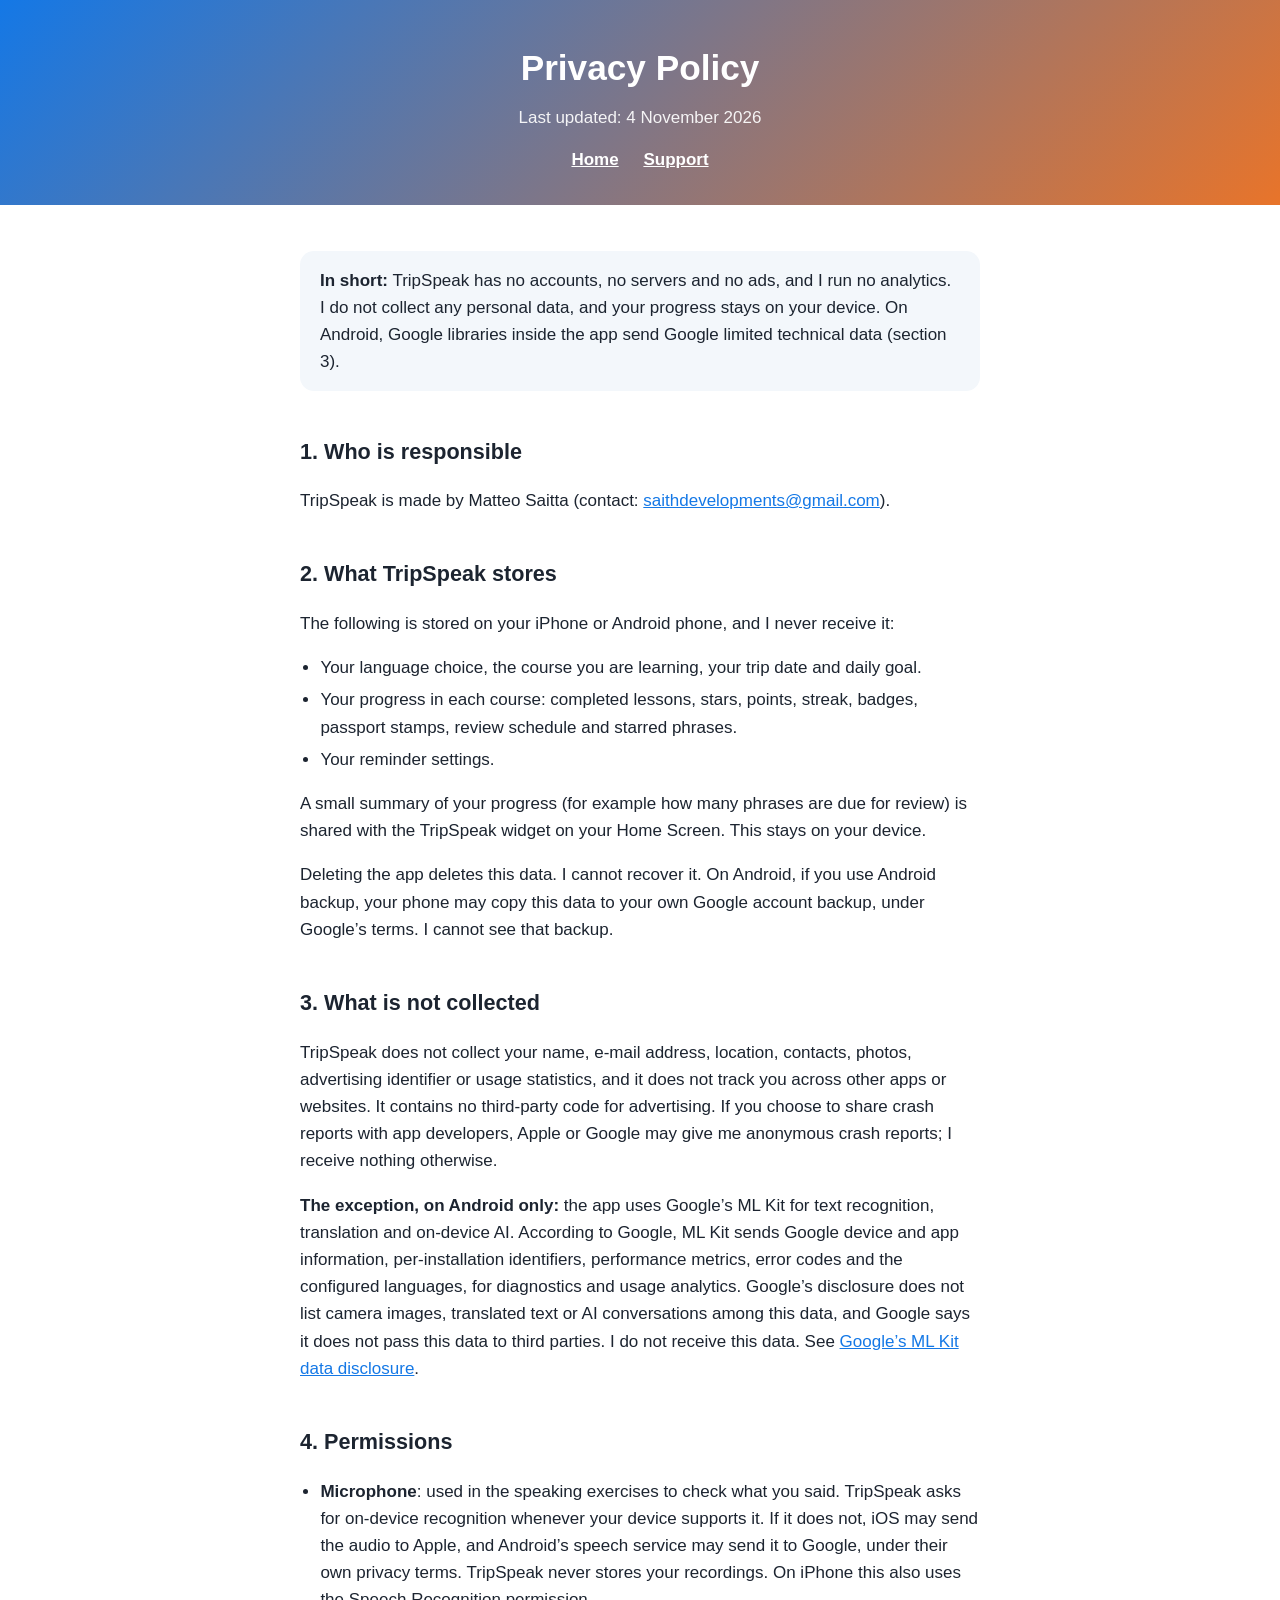
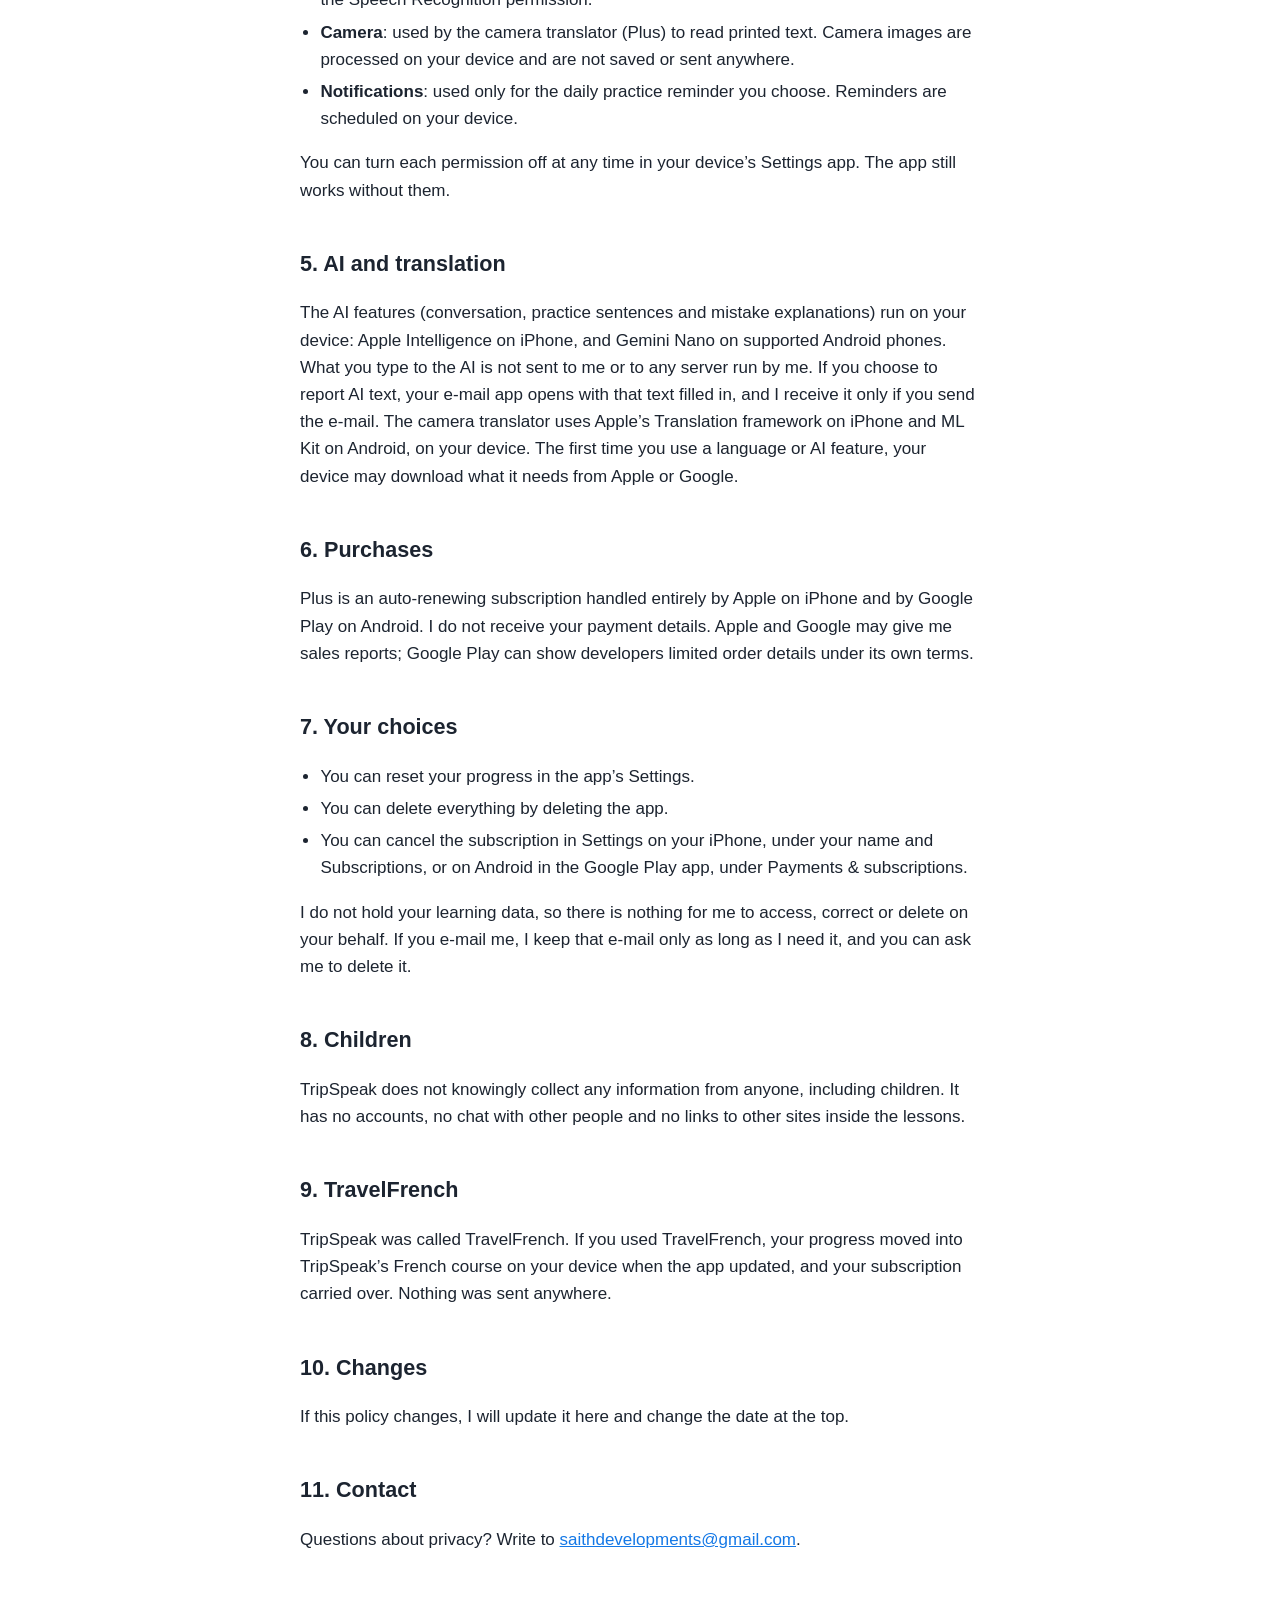
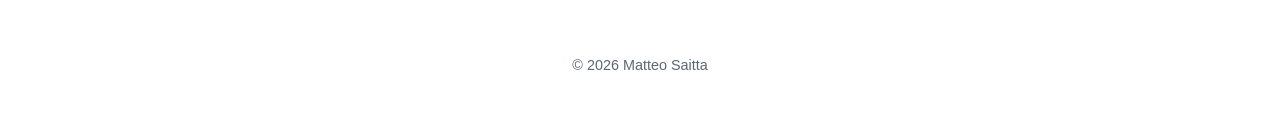
==== privacy.html @ 791d49d3 "TripSpeak site: home, privacy policy and support Co-Authored-By: Claude Opus 5.5 <noreply@anthropic." ====
<!DOCTYPE html>
<html lang="en">
<head>
    <meta charset="utf-8">
    <meta name="viewport" content="width=device-width, initial-scale=1">
    <title>TripSpeak Privacy Policy</title>
    <link rel="stylesheet" href="style.css">
</head>
<body>
    <header>
        <h1>Privacy Policy</h1>
        <p>Last updated: 4 November 2026</p>
        <nav>
            <a href="index.html">Home</a>
            <a href="support.html">Support</a>
        </nav>
    </header>
    <main>
        <div class="card">
            <strong>In short:</strong> TripSpeak has no accounts, no servers and no ads, and I run no analytics. I do not collect any personal data, and your progress stays on your device. On Android, Google libraries inside the app send Google limited technical data (section 3).
        </div>

        <h2>1. Who is responsible</h2>
        <p>TripSpeak is made by Matteo Saitta (contact: <a href="mailto:saithdevelopments@gmail.com">saithdevelopments@gmail.com</a>).</p>

        <h2>2. What TripSpeak stores</h2>
        <p>The following is stored on your iPhone or Android phone, and I never receive it:</p>
        <ul>
            <li>Your language choice, the course you are learning, your trip date and daily goal.</li>
            <li>Your progress in each course: completed lessons, stars, points, streak, badges, passport stamps, review schedule and starred phrases.</li>
            <li>Your reminder settings.</li>
        </ul>
        <p>A small summary of your progress (for example how many phrases are due for review) is shared with the TripSpeak widget on your Home Screen. This stays on your device.</p>
        <p>Deleting the app deletes this data. I cannot recover it. On Android, if you use Android backup, your phone may copy this data to your own Google account backup, under Google&rsquo;s terms. I cannot see that backup.</p>

        <h2>3. What is not collected</h2>
        <p>TripSpeak does not collect your name, e-mail address, location, contacts, photos, advertising identifier or usage statistics, and it does not track you across other apps or websites. It contains no third-party code for advertising. If you choose to share crash reports with app developers, Apple or Google may give me anonymous crash reports; I receive nothing otherwise.</p>
        <p><strong>The exception, on Android only:</strong> the app uses Google&rsquo;s ML Kit for text recognition, translation and on-device AI. According to Google, ML Kit sends Google device and app information, per-installation identifiers, performance metrics, error codes and the configured languages, for diagnostics and usage analytics. Google&rsquo;s disclosure does not list camera images, translated text or AI conversations among this data, and Google says it does not pass this data to third parties. I do not receive this data. See <a href="https://developers.google.com/ml-kit/android-data-disclosure">Google&rsquo;s ML Kit data disclosure</a>.</p>

        <h2>4. Permissions</h2>
        <ul>
            <li><strong>Microphone</strong>: used in the speaking exercises to check what you said. TripSpeak asks for on-device recognition whenever your device supports it. If it does not, iOS may send the audio to Apple, and Android&rsquo;s speech service may send it to Google, under their own privacy terms. TripSpeak never stores your recordings. On iPhone this also uses the Speech Recognition permission.</li>
            <li><strong>Camera</strong>: used by the camera translator (Plus) to read printed text. Camera images are processed on your device and are not saved or sent anywhere.</li>
            <li><strong>Notifications</strong>: used only for the daily practice reminder you choose. Reminders are scheduled on your device.</li>
        </ul>
        <p>You can turn each permission off at any time in your device&rsquo;s Settings app. The app still works without them.</p>

        <h2>5. AI and translation</h2>
        <p>The AI features (conversation, practice sentences and mistake explanations) run on your device: Apple Intelligence on iPhone, and Gemini Nano on supported Android phones. What you type to the AI is not sent to me or to any server run by me. If you choose to report AI text, your e-mail app opens with that text filled in, and I receive it only if you send the e-mail. The camera translator uses Apple&rsquo;s Translation framework on iPhone and ML Kit on Android, on your device. The first time you use a language or AI feature, your device may download what it needs from Apple or Google.</p>

        <h2>6. Purchases</h2>
        <p>Plus is an auto-renewing subscription handled entirely by Apple on iPhone and by Google Play on Android. I do not receive your payment details. Apple and Google may give me sales reports; Google Play can show developers limited order details under its own terms.</p>

        <h2>7. Your choices</h2>
        <ul>
            <li>You can reset your progress in the app&rsquo;s Settings.</li>
            <li>You can delete everything by deleting the app.</li>
            <li>You can cancel the subscription in Settings on your iPhone, under your name and Subscriptions, or on Android in the Google Play app, under Payments &amp; subscriptions.</li>
        </ul>
        <p>I do not hold your learning data, so there is nothing for me to access, correct or delete on your behalf. If you e-mail me, I keep that e-mail only as long as I need it, and you can ask me to delete it.</p>

        <h2>8. Children</h2>
        <p>TripSpeak does not knowingly collect any information from anyone, including children. It has no accounts, no chat with other people and no links to other sites inside the lessons.</p>

        <h2>9. TravelFrench</h2>
        <p>TripSpeak was called TravelFrench. If you used TravelFrench, your progress moved into TripSpeak&rsquo;s French course on your device when the app updated, and your subscription carried over. Nothing was sent anywhere.</p>

        <h2>10. Changes</h2>
        <p>If this policy changes, I will update it here and change the date at the top.</p>

        <h2>11. Contact</h2>
        <p>Questions about privacy? Write to <a href="mailto:saithdevelopments@gmail.com">saithdevelopments@gmail.com</a>.</p>
    </main>
    <footer>&copy; 2026 Matteo Saitta</footer>
</body>
</html>
---- style.css ----
:root {
    --blue: #1478e6;
    --green: #e8742a;
    --text: #1c2430;
    --muted: #5b6676;
    --bg: #ffffff;
    --card: #f3f7fb;
}

@media (prefers-color-scheme: dark) {
    :root {
        --text: #e8edf3;
        --muted: #9aa6b6;
        --bg: #0f151c;
        --card: #18212b;
    }
}

* { box-sizing: border-box; }

body {
    margin: 0;
    font: 17px/1.6 -apple-system, BlinkMacSystemFont, "Segoe UI", Roboto, Helvetica, Arial, sans-serif;
    color: var(--text);
    background: var(--bg);
}

header {
    background: linear-gradient(135deg, var(--blue), var(--green));
    color: #fff;
    padding: 40px 20px 32px;
    text-align: center;
}

header h1 { margin: 0; font-size: 2.2rem; }
header p { margin: 8px 0 0; opacity: 0.92; }

main { max-width: 720px; margin: 0 auto; padding: 28px 20px 60px; }

h2 { margin-top: 2em; font-size: 1.35rem; }
h3 { margin-top: 1.6em; font-size: 1.05rem; }

a { color: var(--blue); }

nav { margin-top: 14px; }
nav a { color: #fff; margin: 0 10px; font-weight: 600; }

.card { background: var(--card); border-radius: 14px; padding: 16px 20px; margin: 18px 0; }

ul { padding-left: 1.2em; }
li { margin: 0.3em 0; }

footer { text-align: center; color: var(--muted); font-size: 0.9rem; padding: 24px 20px 40px; }
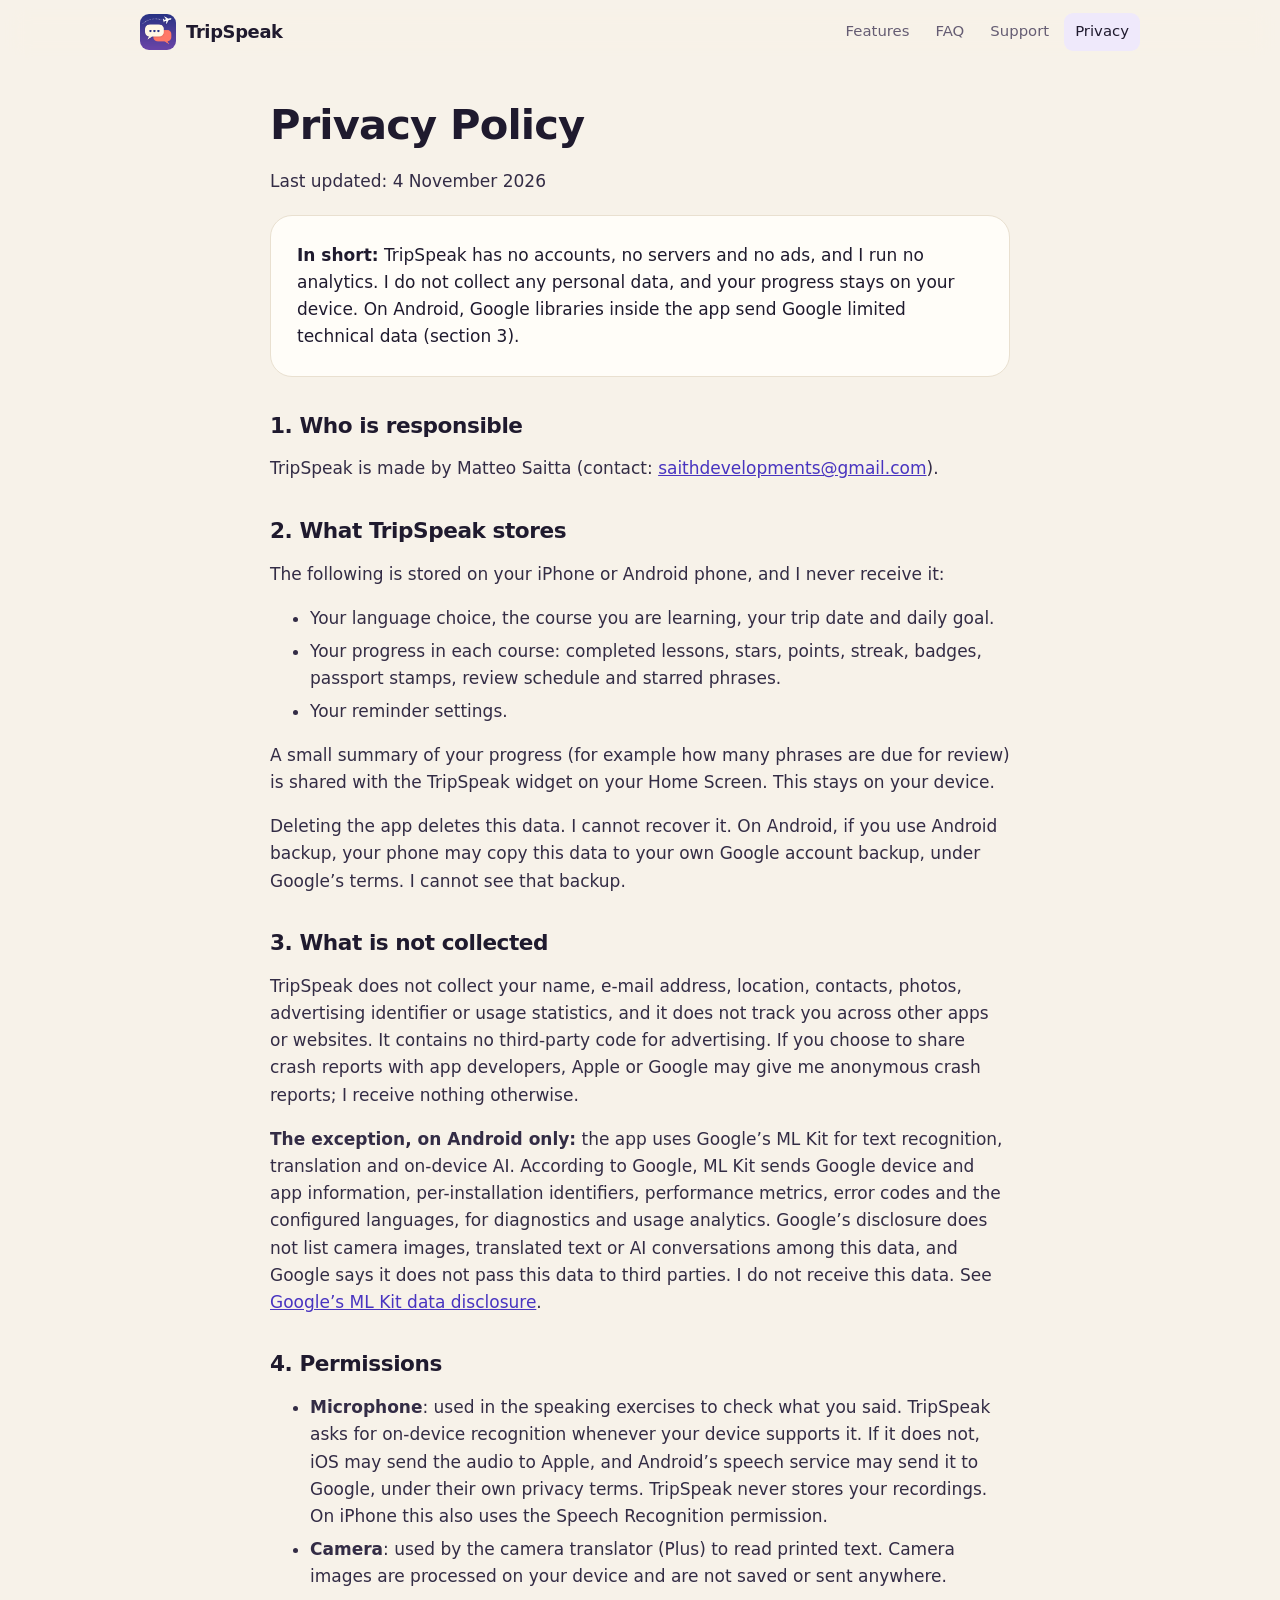
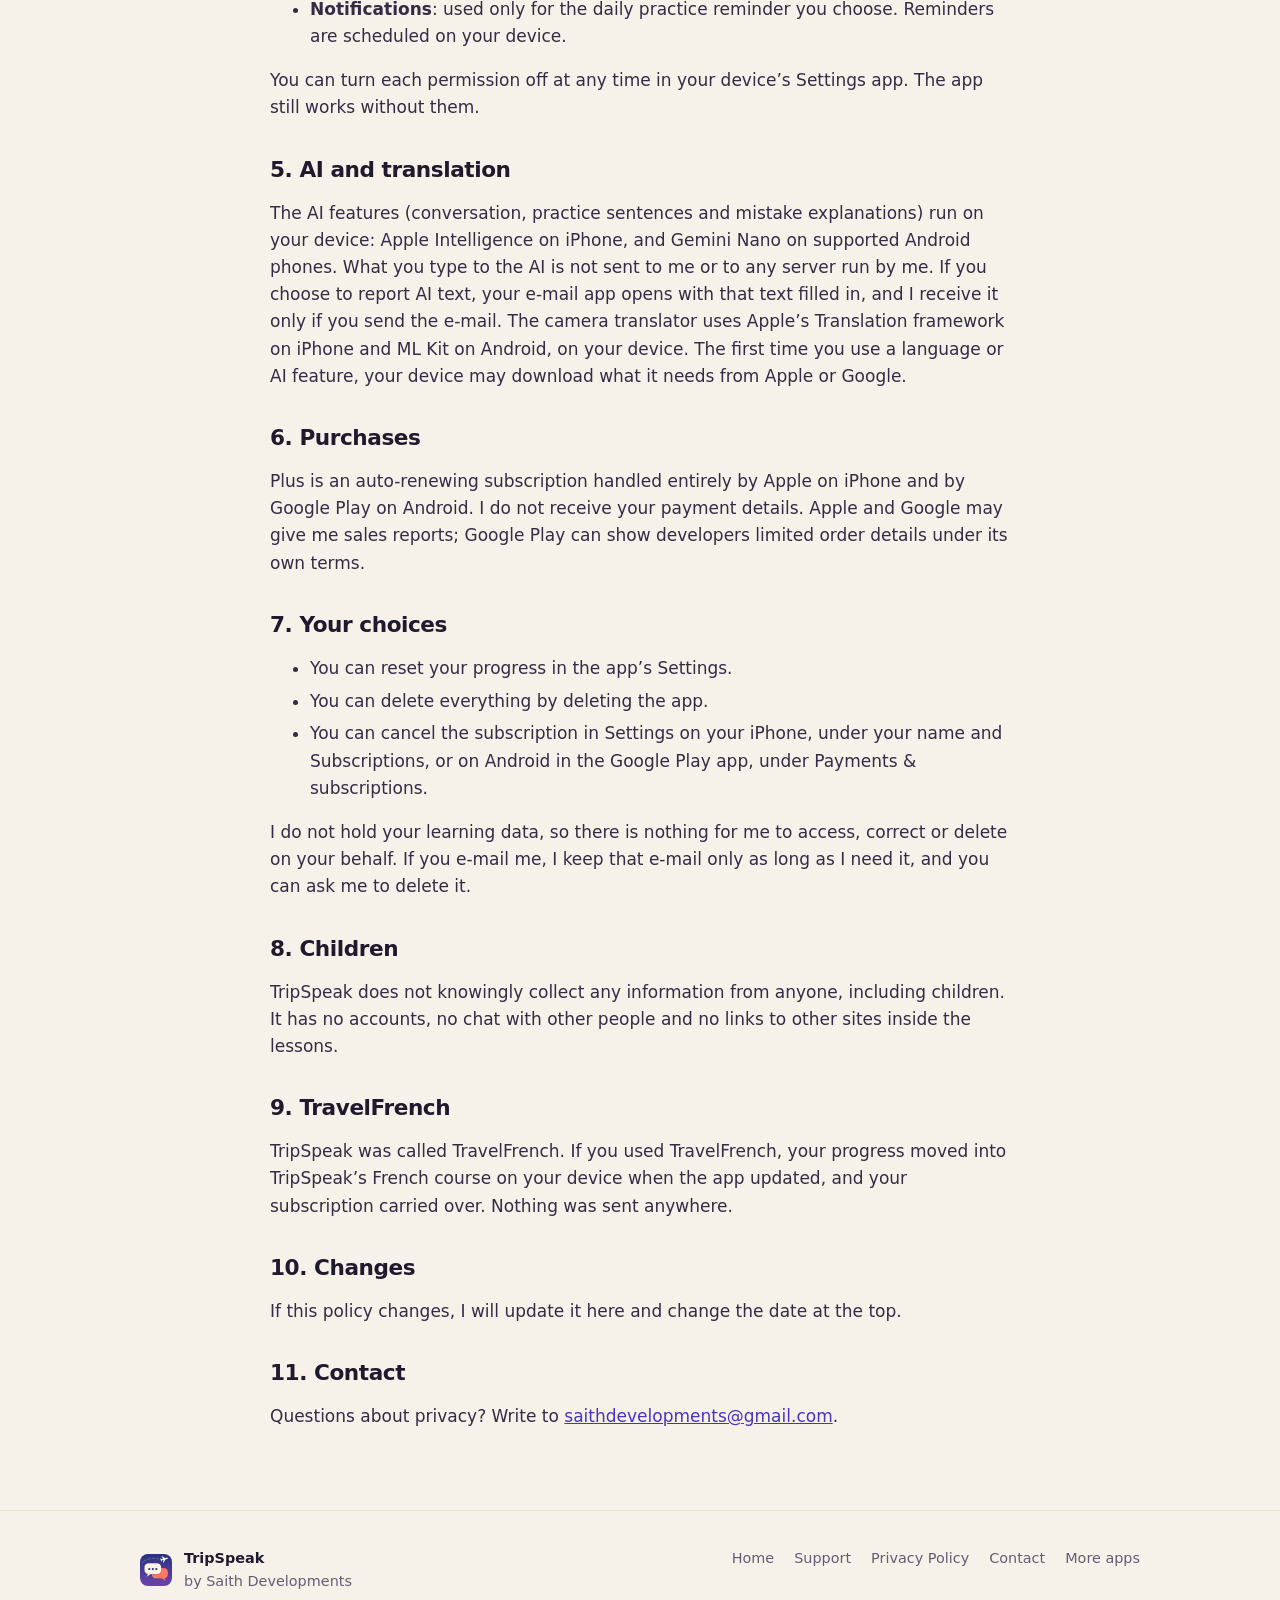
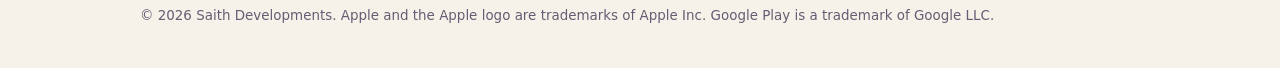
==== commit 5e970d8d: "Redesign the site in the Sitspark style: hero with screenshots, features, FAQ and support Co-Authore" ====
--- a/privacy.html
+++ b/privacy.html
@@ -1,28 +1,167 @@
-<!DOCTYPE html>
-<html lang="en">
-<head>
-    <meta charset="utf-8">
-    <meta name="viewport" content="width=device-width, initial-scale=1">
-    <title>TripSpeak Privacy Policy</title>
-    <link rel="stylesheet" href="style.css">
-</head>
-<body>
-    <header>
-        <h1>Privacy Policy</h1>
+<!doctype html>
+<html lang="en"><head><meta charset="utf-8"><meta name="viewport" content="width=device-width,initial-scale=1">
+<title>Privacy Policy · TripSpeak</title><meta name="description" content="Privacy Policy for TripSpeak by Saith Developments.">
+<link rel="canonical" href="https://saith96.github.io/tripspeak-site/privacy.html"><link rel="icon" href="assets/favicon.png"><link rel="apple-touch-icon" href="assets/apple-touch-icon.png">
+<meta name="theme-color" content="#f7f2e9"><meta name="color-scheme" content="light dark">
+<meta property="og:title" content="Privacy Policy · TripSpeak"><meta property="og:description" content="Privacy Policy for TripSpeak by Saith Developments."><meta property="og:image" content="https://saith96.github.io/tripspeak-site/assets/og.jpg"><meta property="og:url" content="https://saith96.github.io/tripspeak-site/privacy.html"><meta property="og:type" content="website"><meta name="twitter:card" content="summary_large_image">
+<meta name="apple-itunes-app" content="app-id=6828880209">
+<style>:root{--font:ui-rounded,"SF Pro Rounded",-apple-system,BlinkMacSystemFont,"Segoe UI",system-ui,sans-serif;--display:ui-rounded,"SF Pro Rounded",-apple-system,BlinkMacSystemFont,"Segoe UI",system-ui,sans-serif;--track:-0.02em;--on-brand:#fff;--btn:#0b0d12;--btn-ink:#fff;--hero-chip:rgba(255,255,255,.18);--bg:#f7f2e9;--card:#fffdf8;--ink:#1f1a2e;--ink2:#332c45;--muted:#655d73;--line:#e9e0d0;--soft:#efe9fb;--brand:#4b37c4;--link:#4834c0;--hero:linear-gradient(150deg,#33268a 0%,#4b34a8 50%,#7a45b8 100%);--hero-ink:#ffffff;--hero-muted:rgba(255,255,255,.88);--hero-glow:radial-gradient(50% 55% at 92% 8%,rgba(255,128,104,.45),transparent 70%)}
+@media(prefers-color-scheme:dark){:root:not([data-theme=light]){--font:ui-rounded,"SF Pro Rounded",-apple-system,BlinkMacSystemFont,"Segoe UI",system-ui,sans-serif;--display:ui-rounded,"SF Pro Rounded",-apple-system,BlinkMacSystemFont,"Segoe UI",system-ui,sans-serif;--track:-0.02em;--on-brand:#fff;--btn:#000;--btn-ink:#fff;--hero-chip:rgba(255,255,255,.18);--bg:#15121c;--card:#1e1a28;--ink:#f1edf8;--ink2:#d9d3e6;--muted:#a69fb6;--line:#2d283a;--soft:#262040;--brand:#4b37c4;--link:#a796ff;--hero:linear-gradient(150deg,#33268a 0%,#4b34a8 50%,#7a45b8 100%);--hero-ink:#ffffff;--hero-muted:rgba(255,255,255,.88);--hero-glow:radial-gradient(50% 55% at 92% 8%,rgba(255,128,104,.45),transparent 70%)}}
+:root[data-theme=dark]{--font:ui-rounded,"SF Pro Rounded",-apple-system,BlinkMacSystemFont,"Segoe UI",system-ui,sans-serif;--display:ui-rounded,"SF Pro Rounded",-apple-system,BlinkMacSystemFont,"Segoe UI",system-ui,sans-serif;--track:-0.02em;--on-brand:#fff;--btn:#000;--btn-ink:#fff;--hero-chip:rgba(255,255,255,.18);--bg:#15121c;--card:#1e1a28;--ink:#f1edf8;--ink2:#d9d3e6;--muted:#a69fb6;--line:#2d283a;--soft:#262040;--brand:#4b37c4;--link:#a796ff;--hero:linear-gradient(150deg,#33268a 0%,#4b34a8 50%,#7a45b8 100%);--hero-ink:#ffffff;--hero-muted:rgba(255,255,255,.88);--hero-glow:radial-gradient(50% 55% at 92% 8%,rgba(255,128,104,.45),transparent 70%)}
+*{box-sizing:border-box}html{-webkit-text-size-adjust:100%;scroll-behavior:smooth;scroll-padding-top:84px}
+body{margin:0;font:17px/1.6 var(--font);color:var(--ink);background:var(--bg);-webkit-font-smoothing:antialiased}
+img{max-width:100%}
+a{color:var(--link)}
+:focus-visible{outline:3px solid var(--link);outline-offset:3px;border-radius:6px}
+.skip{position:absolute;left:-9999px}.skip:focus{left:16px;top:12px;z-index:50;background:var(--card);padding:8px 14px;border-radius:10px}
+.wrap{max-width:1040px;margin:0 auto;padding:0 20px}
+h1,h2,h3{font-family:var(--display);text-wrap:balance;letter-spacing:var(--track)}
+h1{font-size:clamp(2.1rem,5.2vw,3.4rem);line-height:1.06;margin:0 0 .5em}
+h2{font-size:clamp(1.5rem,3vw,2rem);line-height:1.2;margin:0 0 .4em}
+.kicker{display:block;font:600 .8rem/1.2 var(--font);letter-spacing:.09em;text-transform:uppercase;color:var(--link);margin-bottom:.7rem}
+section.blk{margin:5.5rem 0}
+.sub{color:var(--muted);max-width:38em;margin:0 0 2rem;font-size:1.06rem}
+
+/* top bar */
+header.top{position:sticky;top:0;z-index:20;background:color-mix(in srgb,var(--bg) 82%,transparent);-webkit-backdrop-filter:saturate(1.6) blur(14px);backdrop-filter:saturate(1.6) blur(14px);border-bottom:1px solid transparent;transition:border-color .2s}
+header.top.scrolled{border-bottom-color:var(--line)}
+header.top .wrap{display:flex;align-items:center;gap:12px;height:64px}
+.brand{display:flex;align-items:center;gap:10px;font:700 1.12rem/1 var(--display);letter-spacing:var(--track);color:var(--ink);text-decoration:none;margin-right:auto}
+.brand img{width:36px;height:36px;border-radius:9px}
+header.top nav{display:flex;gap:4px}
+header.top nav a{color:var(--muted);text-decoration:none;font-size:.93rem;padding:7px 11px;border-radius:9px}
+header.top nav a:hover,header.top nav a[aria-current]{color:var(--ink);background:var(--soft)}
+
+/* hero */
+.hero{position:relative;background:var(--hero);border-radius:32px;color:var(--hero-ink);display:grid;grid-template-columns:1.05fr .95fr;gap:24px;padding:56px 0 0 56px;overflow:hidden;margin-top:12px;isolation:isolate}
+.hero:after{content:"";position:absolute;inset:0;background:var(--hero-glow,none);z-index:-1;pointer-events:none}
+.hero .txt{padding-bottom:56px;align-self:center}
+.hero .tag{display:inline-flex;align-items:center;gap:8px;font-size:.85rem;font-weight:600;background:var(--hero-chip);color:var(--hero-ink);padding:6px 12px;border-radius:999px;margin-bottom:1.1rem}
+.hero .tag img{width:20px;height:20px;border-radius:5px}
+.hero h1{color:var(--hero-ink)}
+.hero p.lead{font-size:1.16rem;color:var(--hero-muted);max-width:30em;margin:0 0 1.6rem;font-weight:500}
+.chips{display:flex;flex-wrap:wrap;gap:8px 18px;margin:1.5rem 0 0;padding:0;list-style:none;font-size:.92rem;color:var(--hero-muted);font-weight:500}
+.chips li{display:flex;align-items:center;gap:6px}.chips .ic{width:17px;height:17px}
+.phones{position:relative;height:500px;align-self:end}
+.phone{position:absolute;background:#0c0c0e;padding:7px;border-radius:40px;box-shadow:0 30px 60px -20px rgba(0,0,0,.45),0 0 0 1px rgba(255,255,255,.08) inset}
+.phone img{display:block;width:100%;height:auto;border-radius:33px}
+.phones .p1{width:250px;left:8%;top:26px;z-index:2}
+.phones .p2{width:220px;left:52%;top:84px;transform:rotate(5deg);opacity:.97}
+@media(prefers-reduced-motion:no-preference){.phones .p1{animation:rise .9s cubic-bezier(.2,.8,.2,1) both}.phones .p2{animation:rise2 1.1s .1s cubic-bezier(.2,.8,.2,1) both}
+@keyframes rise{from{transform:translateY(60px);opacity:0}}@keyframes rise2{from{transform:translateY(80px) rotate(5deg);opacity:0}}}
+
+/* store buttons */
+.ctas{display:flex;flex-wrap:wrap;gap:10px;align-items:center}
+.store{display:inline-flex;align-items:center;gap:10px;background:var(--btn);color:var(--btn-ink);padding:.62rem 1.15rem .62rem .95rem;border-radius:14px;text-decoration:none;line-height:1.1;border:1px solid transparent;transition:transform .15s,box-shadow .15s}
+.store svg{width:24px;height:24px;flex:none}
+.store small{display:block;font-size:.7rem;opacity:.8;font-weight:500}.store b{font-size:1.06rem;font-weight:650}
+a.store:hover{transform:translateY(-2px);box-shadow:0 10px 24px -10px rgba(0,0,0,.5)}
+.store.soon{background:transparent;color:inherit;border:1.5px dashed currentColor;opacity:.78;cursor:default}
+.hero .store.soon{color:var(--hero-ink)}
+
+/* cards */
+.grid{display:grid;grid-template-columns:repeat(3,1fr);gap:18px}
+.card{background:var(--card);border:1px solid var(--line);border-radius:22px;padding:26px}
+.card .badge{width:48px;height:48px;border-radius:14px;display:grid;place-items:center;background:var(--soft);color:var(--link);margin-bottom:16px}
+.card .badge .ic{width:26px;height:26px}
+.card h3{margin:0 0 .4rem;font-size:1.15rem;line-height:1.3}.card p{margin:0;color:var(--muted);font-size:.98rem}
+
+/* gallery */
+.gallery{display:flex;gap:22px;overflow-x:auto;scroll-snap-type:x mandatory;padding:6px 20px 22px;margin:0 -20px;scrollbar-width:thin;scrollbar-color:var(--line) transparent}
+.gallery figure{flex:none;width:230px;margin:0;scroll-snap-align:start}
+.gallery .phone{position:static;box-shadow:0 18px 40px -22px rgba(0,0,0,.5)}
+.gallery figcaption{margin-top:14px;font-size:.95rem;color:var(--muted);text-align:center;text-wrap:balance}
+.gallery figcaption b{display:block;color:var(--ink);font-weight:650}
+.gnav{display:flex;gap:8px;justify-content:flex-end;margin-top:-3.3rem;margin-bottom:1.3rem}
+.gnav button{width:40px;height:40px;border-radius:50%;border:1px solid var(--line);background:var(--card);color:var(--ink);cursor:pointer;font-size:1.1rem}
+.gnav button:hover{background:var(--soft)}
+
+/* steps */
+ol.steps{list-style:none;padding:0;margin:0;counter-reset:s;display:grid;grid-template-columns:repeat(3,1fr);gap:18px}
+ol.steps li{counter-increment:s;background:var(--card);border:1px solid var(--line);border-radius:22px;padding:24px;position:relative}
+ol.steps li:before{content:counter(s);width:38px;height:38px;border-radius:50%;background:var(--brand);color:var(--on-brand);font-weight:700;display:grid;place-items:center;margin-bottom:14px}
+ol.steps h3{font-size:1.1rem;margin:0 0 .35rem}ol.steps p{margin:0;color:var(--muted);font-size:.98rem}
+
+/* features */
+ul.feat{list-style:none;padding:0;margin:0;display:grid;grid-template-columns:1fr 1fr;gap:14px 36px}
+ul.feat li{display:flex;gap:12px;align-items:flex-start}
+ul.feat .ic{width:22px;height:22px;flex:none;color:var(--link);margin-top:2px}
+.plus{margin-top:1.8rem;background:var(--soft);border-radius:18px;padding:18px 22px;font-size:.98rem}
+.plus b{color:var(--ink)}
+
+/* privacy band */
+.band{background:var(--card);border:1px solid var(--line);border-radius:26px;padding:34px;display:flex;align-items:center;gap:28px}
+.band .big{width:84px;height:84px;border-radius:24px;display:grid;place-items:center;background:var(--soft);color:var(--link);flex:none}
+.band .big .ic{width:44px;height:44px}
+.band h2{margin:0 0 .3rem}.band p{margin:0 0 .6rem;color:var(--muted)}
+
+/* faq */
+.faq{max-width:780px}
+.faq details{border-bottom:1px solid var(--line)}
+.faq summary{cursor:pointer;list-style:none;padding:18px 40px 18px 0;font-weight:600;font-size:1.06rem;position:relative}
+.faq summary::-webkit-details-marker{display:none}
+.faq summary:after{content:"";position:absolute;right:8px;top:26px;width:9px;height:9px;border-right:2px solid var(--muted);border-bottom:2px solid var(--muted);transform:rotate(45deg);transition:transform .2s}
+.faq details[open] summary:after{transform:rotate(225deg);top:30px}
+.faq details p{margin:-4px 0 18px;color:var(--muted)}
+
+/* closing cta */
+.final{background:var(--hero);color:var(--hero-ink);border-radius:32px;padding:48px;display:flex;align-items:center;gap:32px;position:relative;overflow:hidden;isolation:isolate}
+.final:after{content:"";position:absolute;inset:0;background:var(--hero-glow,none);z-index:-1}
+.final img.app{width:112px;height:112px;border-radius:26px;flex:none;box-shadow:0 18px 40px -16px rgba(0,0,0,.5)}
+.final h2{color:var(--hero-ink);margin:0 0 .3rem}.final p{margin:0 0 1.2rem;color:var(--hero-muted);max-width:34em}
+
+/* documents */
+.doc{max-width:740px;margin:2.4rem auto 0}
+.doc h1{font-size:clamp(1.9rem,4.5vw,2.6rem)}
+.doc h2{font-size:1.35rem;margin:2.2rem 0 .6rem}.doc h3{font-size:1.1rem;margin:1.6rem 0 .4rem}
+.doc p,.doc li{color:var(--ink2)}.doc li{margin-bottom:.35rem}
+.doc section{margin:0}
+.doc .card{margin:1.2rem 0}
+.doc table{border-collapse:collapse;width:100%;margin:1rem 0;font-size:.95rem}.doc td,.doc th{border:1px solid var(--line);padding:8px 10px;text-align:left;vertical-align:top}
+.contact{display:flex;gap:16px;align-items:center;background:var(--card);border:1px solid var(--line);border-radius:20px;padding:20px 22px;margin:1.4rem 0 2rem}
+.contact .ic{width:30px;height:30px;color:var(--link);flex:none}.contact p{margin:0}
+
+/* footer */
+footer.site{margin:5rem 0 0;padding:2.2rem 0 2.6rem;border-top:1px solid var(--line);font-size:.9rem;color:var(--muted)}
+footer.site .wrap{display:flex;flex-wrap:wrap;gap:12px 28px;align-items:flex-start}
+footer.site .fb{margin-right:auto;display:flex;gap:12px;align-items:center}
+footer.site .fb img{width:32px;height:32px;border-radius:8px}
+footer.site .fb b{color:var(--ink);display:block}
+footer.site nav{display:flex;flex-wrap:wrap;gap:6px 20px}
+footer.site a{color:var(--muted);text-decoration:none}footer.site a:hover{color:var(--ink);text-decoration:underline}
+footer.site .legal{flex-basis:100%;margin:0;font-size:.84rem}
+
+@media(max-width:900px){
+ .hero{grid-template-columns:1fr;padding:40px 28px 0}
+ .hero .txt{padding-bottom:0}
+ .phones{height:400px;max-width:460px;width:100%;margin:0 auto}
+ .phones .p1{width:210px;left:6%}.phones .p2{width:186px;left:50%}
+ .grid,ol.steps{grid-template-columns:1fr}
+ ul.feat{grid-template-columns:1fr}
+}
+@media(max-width:620px){
+ .wrap{padding:0 16px}
+ header.top nav a.opt{display:none}
+ .hero{border-radius:26px;padding:32px 22px 0;margin-top:6px}
+ .phones{height:350px}.phones .p1{width:186px;left:2%}.phones .p2{width:164px;left:48%;top:70px}
+ section.blk{margin:4rem 0}
+ .band,.final{flex-direction:column;align-items:flex-start;padding:28px 24px}
+ .gallery{padding:6px 16px 22px;margin:0 -16px}.gallery figure{width:200px}
+ .gnav{display:none}
+ .final img.app{width:84px;height:84px;border-radius:20px}
+}
+@media(prefers-reduced-motion:reduce){html{scroll-behavior:auto}*{transition:none!important}}
+</style>
+</head><body><a class="skip" href="#main">Skip to content</a>
+<header class="top"><div class="wrap"><a class="brand" href="index.html"><img src="assets/icon.png" alt="" width="36" height="36">TripSpeak</a><nav aria-label="Site"><a href="index.html#features" class="opt">Features</a><a href="index.html#faq" class="opt">FAQ</a><a href="support.html" class="">Support</a><a href="privacy.html" class="" aria-current=page>Privacy</a></nav></div></header>
+<main id="main"><div class="wrap"><article class="doc">
+<h1>Privacy Policy</h1>
         <p>Last updated: 4 November 2026</p>
-        <nav>
-            <a href="index.html">Home</a>
-            <a href="support.html">Support</a>
-        </nav>
-    </header>
-    <main>
         <div class="card">
             <strong>In short:</strong> TripSpeak has no accounts, no servers and no ads, and I run no analytics. I do not collect any personal data, and your progress stays on your device. On Android, Google libraries inside the app send Google limited technical data (section 3).
         </div>
-
         <h2>1. Who is responsible</h2>
         <p>TripSpeak is made by Matteo Saitta (contact: <a href="mailto:saithdevelopments@gmail.com">saithdevelopments@gmail.com</a>).</p>
-
         <h2>2. What TripSpeak stores</h2>
         <p>The following is stored on your iPhone or Android phone, and I never receive it:</p>
         <ul>
@@ -32,11 +171,9 @@
         </ul>
         <p>A small summary of your progress (for example how many phrases are due for review) is shared with the TripSpeak widget on your Home Screen. This stays on your device.</p>
         <p>Deleting the app deletes this data. I cannot recover it. On Android, if you use Android backup, your phone may copy this data to your own Google account backup, under Google&rsquo;s terms. I cannot see that backup.</p>
-
         <h2>3. What is not collected</h2>
         <p>TripSpeak does not collect your name, e-mail address, location, contacts, photos, advertising identifier or usage statistics, and it does not track you across other apps or websites. It contains no third-party code for advertising. If you choose to share crash reports with app developers, Apple or Google may give me anonymous crash reports; I receive nothing otherwise.</p>
         <p><strong>The exception, on Android only:</strong> the app uses Google&rsquo;s ML Kit for text recognition, translation and on-device AI. According to Google, ML Kit sends Google device and app information, per-installation identifiers, performance metrics, error codes and the configured languages, for diagnostics and usage analytics. Google&rsquo;s disclosure does not list camera images, translated text or AI conversations among this data, and Google says it does not pass this data to third parties. I do not receive this data. See <a href="https://developers.google.com/ml-kit/android-data-disclosure">Google&rsquo;s ML Kit data disclosure</a>.</p>
-
         <h2>4. Permissions</h2>
         <ul>
             <li><strong>Microphone</strong>: used in the speaking exercises to check what you said. TripSpeak asks for on-device recognition whenever your device supports it. If it does not, iOS may send the audio to Apple, and Android&rsquo;s speech service may send it to Google, under their own privacy terms. TripSpeak never stores your recordings. On iPhone this also uses the Speech Recognition permission.</li>
@@ -44,13 +181,10 @@
             <li><strong>Notifications</strong>: used only for the daily practice reminder you choose. Reminders are scheduled on your device.</li>
         </ul>
         <p>You can turn each permission off at any time in your device&rsquo;s Settings app. The app still works without them.</p>
-
         <h2>5. AI and translation</h2>
         <p>The AI features (conversation, practice sentences and mistake explanations) run on your device: Apple Intelligence on iPhone, and Gemini Nano on supported Android phones. What you type to the AI is not sent to me or to any server run by me. If you choose to report AI text, your e-mail app opens with that text filled in, and I receive it only if you send the e-mail. The camera translator uses Apple&rsquo;s Translation framework on iPhone and ML Kit on Android, on your device. The first time you use a language or AI feature, your device may download what it needs from Apple or Google.</p>
-
         <h2>6. Purchases</h2>
         <p>Plus is an auto-renewing subscription handled entirely by Apple on iPhone and by Google Play on Android. I do not receive your payment details. Apple and Google may give me sales reports; Google Play can show developers limited order details under its own terms.</p>
-
         <h2>7. Your choices</h2>
         <ul>
             <li>You can reset your progress in the app&rsquo;s Settings.</li>
@@ -58,19 +192,22 @@
             <li>You can cancel the subscription in Settings on your iPhone, under your name and Subscriptions, or on Android in the Google Play app, under Payments &amp; subscriptions.</li>
         </ul>
         <p>I do not hold your learning data, so there is nothing for me to access, correct or delete on your behalf. If you e-mail me, I keep that e-mail only as long as I need it, and you can ask me to delete it.</p>
-
         <h2>8. Children</h2>
         <p>TripSpeak does not knowingly collect any information from anyone, including children. It has no accounts, no chat with other people and no links to other sites inside the lessons.</p>
-
         <h2>9. TravelFrench</h2>
         <p>TripSpeak was called TravelFrench. If you used TravelFrench, your progress moved into TripSpeak&rsquo;s French course on your device when the app updated, and your subscription carried over. Nothing was sent anywhere.</p>
-
         <h2>10. Changes</h2>
         <p>If this policy changes, I will update it here and change the date at the top.</p>
-
         <h2>11. Contact</h2>
         <p>Questions about privacy? Write to <a href="mailto:saithdevelopments@gmail.com">saithdevelopments@gmail.com</a>.</p>
-    </main>
-    <footer>&copy; 2026 Matteo Saitta</footer>
-</body>
-</html>
+
+</article></div></main>
+<footer class="site"><div class="wrap">
+<div class="fb"><img src="assets/icon.png" alt="" width="32" height="32" loading="lazy"><span><b>TripSpeak</b>by Saith Developments</span></div>
+<nav aria-label="Footer"><a href="index.html">Home</a><a href="support.html">Support</a><a href="privacy.html">Privacy Policy</a><a href="mailto:saithdevelopments@gmail.com">Contact</a><a href="https://saith96.github.io/apps/">More apps</a></nav>
+<p class="legal">&copy; 2026 Saith Developments. Apple and the Apple logo are trademarks of Apple Inc. Google Play is a trademark of Google LLC.</p>
+</div></footer><script>
+(function(){var h=document.querySelector('header.top');function f(){h.classList.toggle('scrolled',scrollY>8)}addEventListener('scroll',f,{passive:true});f();
+var g=document.querySelector('.gallery');document.querySelectorAll('.gnav button').forEach(function(b){b.addEventListener('click',function(){g.scrollBy({left:(b.dataset.d=='1'?1:-1)*(g.clientWidth*.8),behavior:'smooth'})})})})();
+</script>
+</body></html>
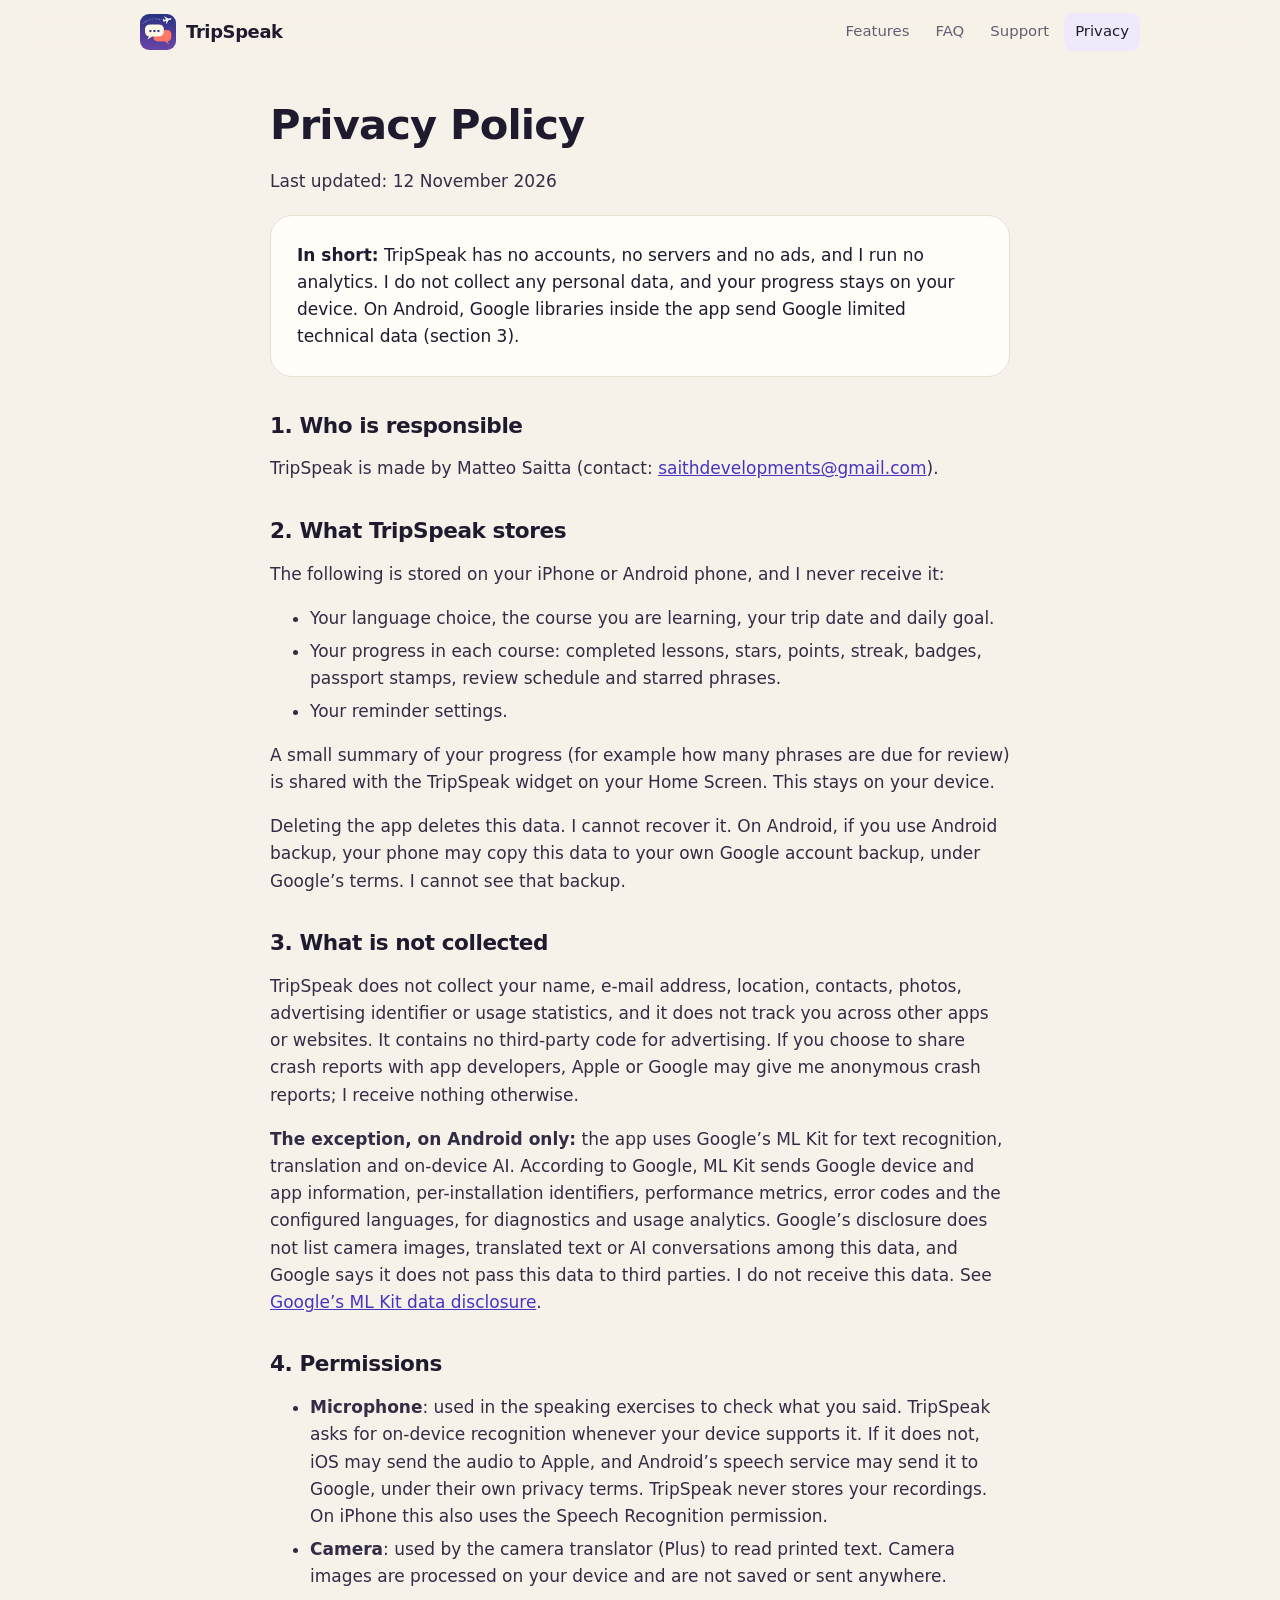
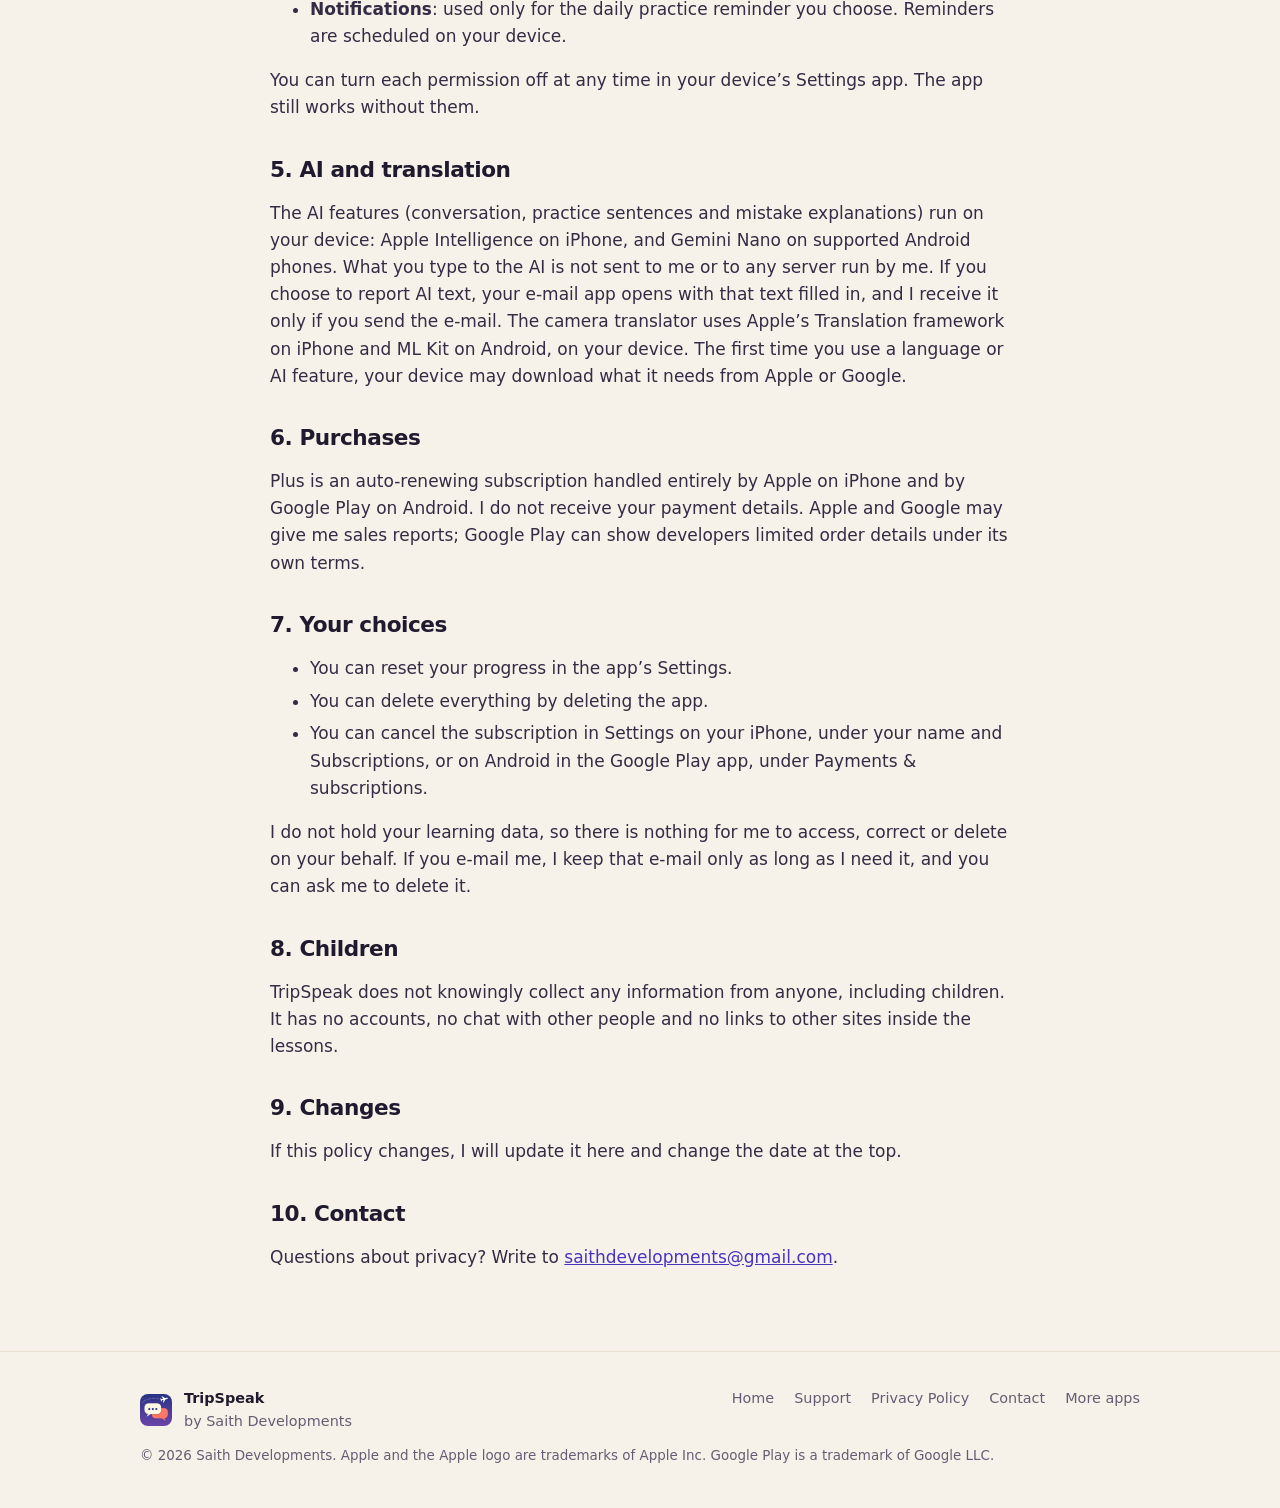
==== commit d55eed98: "Remove TravelFrench mentions from the site, support and privacy policy Co-Authored-By: Claude Opus 5" ====
--- a/privacy.html
+++ b/privacy.html
@@ -156,7 +156,7 @@
 <header class="top"><div class="wrap"><a class="brand" href="index.html"><img src="assets/icon.png" alt="" width="36" height="36">TripSpeak</a><nav aria-label="Site"><a href="index.html#features" class="opt">Features</a><a href="index.html#faq" class="opt">FAQ</a><a href="support.html" class="">Support</a><a href="privacy.html" class="" aria-current=page>Privacy</a></nav></div></header>
 <main id="main"><div class="wrap"><article class="doc">
 <h1>Privacy Policy</h1>
-        <p>Last updated: 4 November 2026</p>
+        <p>Last updated: 12 November 2026</p>
         <div class="card">
             <strong>In short:</strong> TripSpeak has no accounts, no servers and no ads, and I run no analytics. I do not collect any personal data, and your progress stays on your device. On Android, Google libraries inside the app send Google limited technical data (section 3).
         </div>
@@ -194,11 +194,9 @@
         <p>I do not hold your learning data, so there is nothing for me to access, correct or delete on your behalf. If you e-mail me, I keep that e-mail only as long as I need it, and you can ask me to delete it.</p>
         <h2>8. Children</h2>
         <p>TripSpeak does not knowingly collect any information from anyone, including children. It has no accounts, no chat with other people and no links to other sites inside the lessons.</p>
-        <h2>9. TravelFrench</h2>
-        <p>TripSpeak was called TravelFrench. If you used TravelFrench, your progress moved into TripSpeak&rsquo;s French course on your device when the app updated, and your subscription carried over. Nothing was sent anywhere.</p>
-        <h2>10. Changes</h2>
+        <h2>9. Changes</h2>
         <p>If this policy changes, I will update it here and change the date at the top.</p>
-        <h2>11. Contact</h2>
+        <h2>10. Contact</h2>
         <p>Questions about privacy? Write to <a href="mailto:saithdevelopments@gmail.com">saithdevelopments@gmail.com</a>.</p>
 
 </article></div></main>
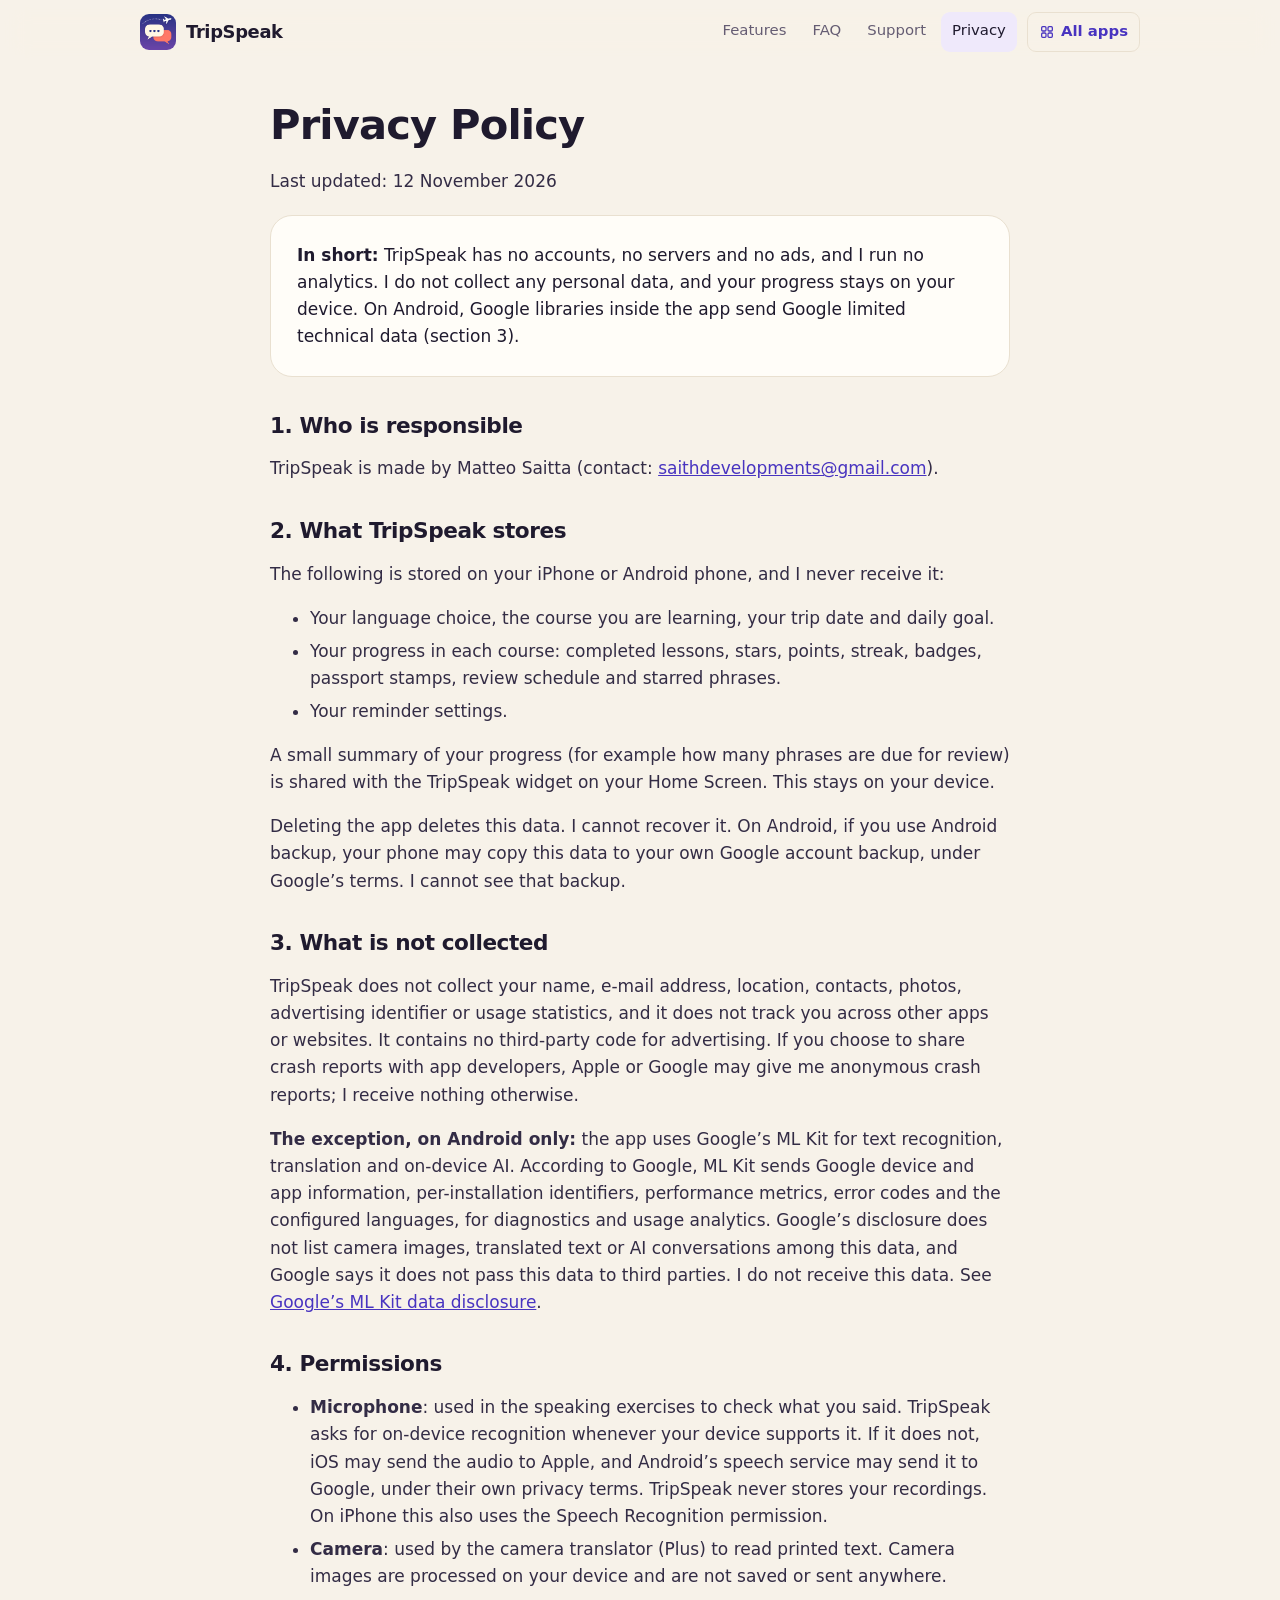
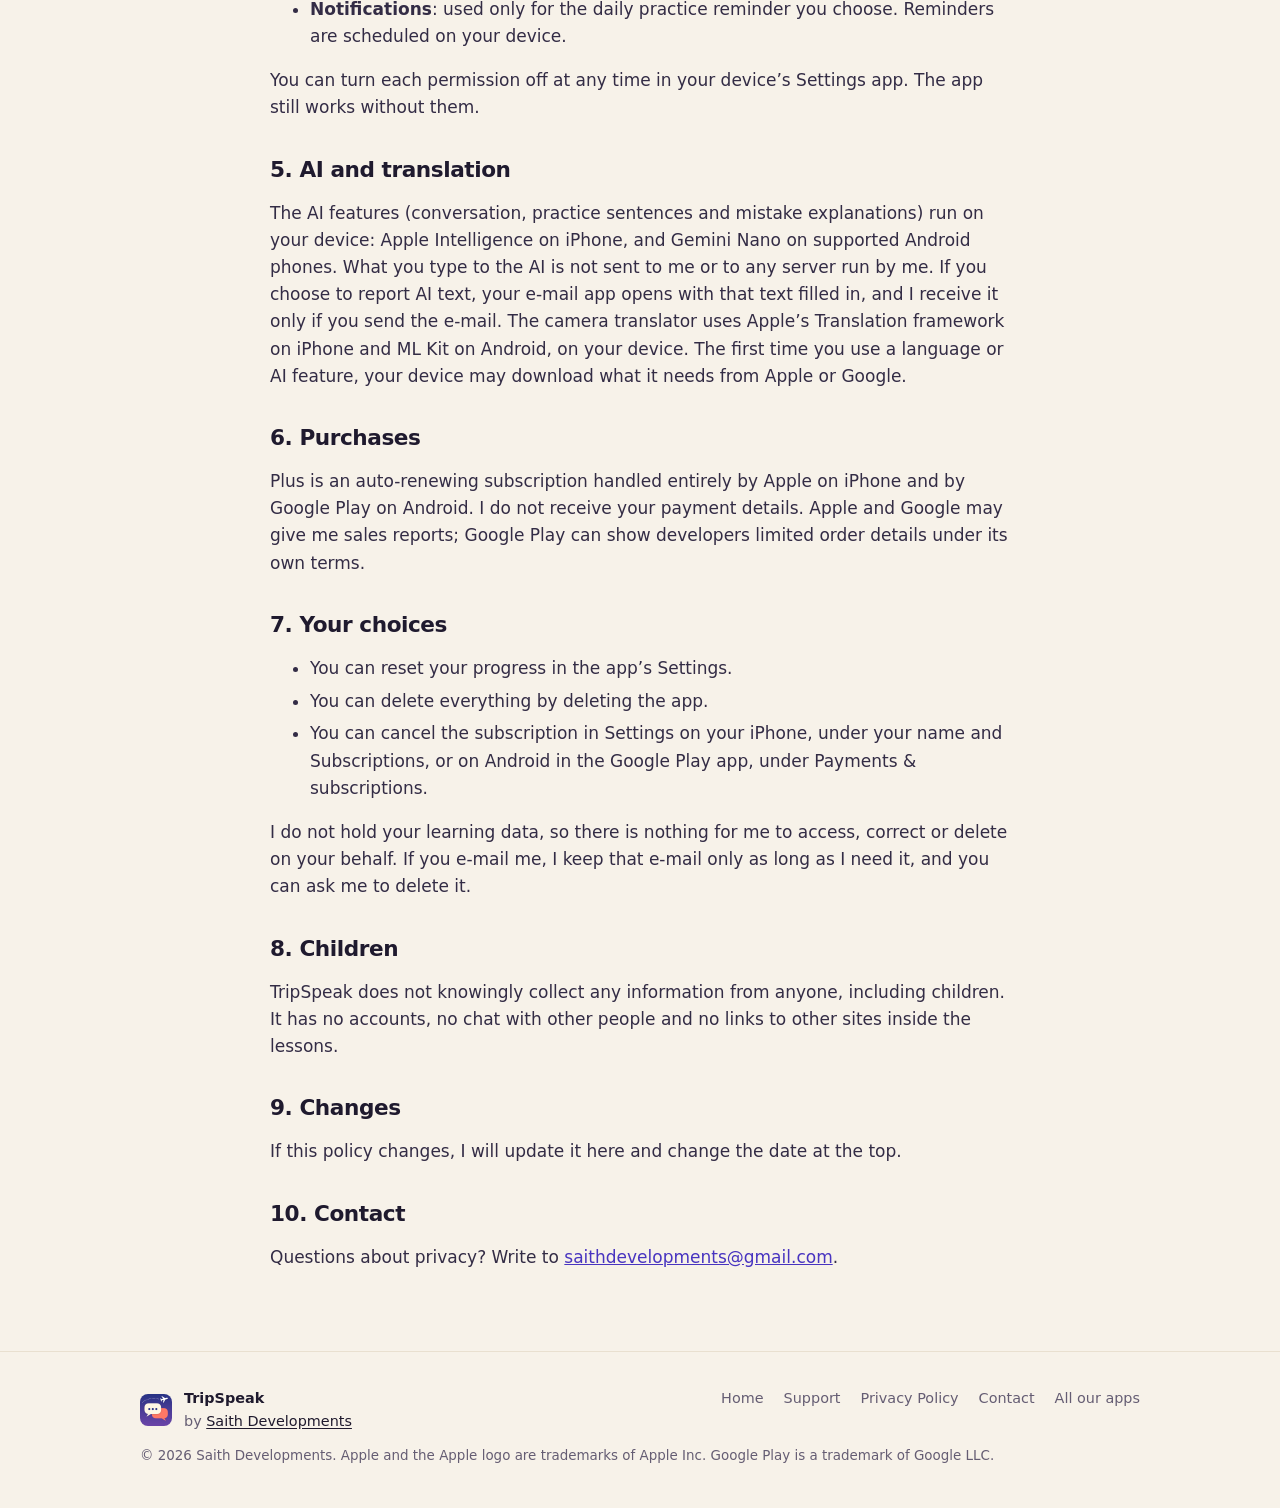
==== commit 764f09ad: "Link to the Saith Developments apps page from every page Co-Authored-By: Claude Opus 5.5 <noreply@an" ====
--- a/privacy.html
+++ b/privacy.html
@@ -31,6 +31,9 @@
 header.top nav{display:flex;gap:4px}
 header.top nav a{color:var(--muted);text-decoration:none;font-size:.93rem;padding:7px 11px;border-radius:9px}
 header.top nav a:hover,header.top nav a[aria-current]{color:var(--ink);background:var(--soft)}
+header.top nav a.hub{display:inline-flex;align-items:center;gap:6px;color:var(--link);border:1px solid var(--line);margin-left:6px;font-weight:600}
+header.top nav a.hub .ic{width:16px;height:16px}
+footer.site a.maker{color:var(--ink);text-decoration:underline;text-underline-offset:2px}
 
 /* hero */
 .hero{position:relative;background:var(--hero);border-radius:32px;color:var(--hero-ink);display:grid;grid-template-columns:1.05fr .95fr;gap:24px;padding:56px 0 0 56px;overflow:hidden;margin-top:12px;isolation:isolate}
@@ -142,6 +145,7 @@
 @media(max-width:620px){
  .wrap{padding:0 16px}
  header.top nav a.opt{display:none}
+ header.top nav a.hub{margin-left:2px;padding:7px 10px}
  .hero{border-radius:26px;padding:32px 22px 0;margin-top:6px}
  .phones{height:350px}.phones .p1{width:186px;left:2%}.phones .p2{width:164px;left:48%;top:70px}
  section.blk{margin:4rem 0}
@@ -150,10 +154,11 @@
  .gnav{display:none}
  .final img.app{width:84px;height:84px;border-radius:20px}
 }
+@media(max-width:400px){header.top nav a.opt2{display:none}}
 @media(prefers-reduced-motion:reduce){html{scroll-behavior:auto}*{transition:none!important}}
 </style>
 </head><body><a class="skip" href="#main">Skip to content</a>
-<header class="top"><div class="wrap"><a class="brand" href="index.html"><img src="assets/icon.png" alt="" width="36" height="36">TripSpeak</a><nav aria-label="Site"><a href="index.html#features" class="opt">Features</a><a href="index.html#faq" class="opt">FAQ</a><a href="support.html" class="">Support</a><a href="privacy.html" class="" aria-current=page>Privacy</a></nav></div></header>
+<header class="top"><div class="wrap"><a class="brand" href="index.html"><img src="assets/icon.png" alt="" width="36" height="36">TripSpeak</a><nav aria-label="Site"><a href="index.html#features" class="opt">Features</a><a href="index.html#faq" class="opt">FAQ</a><a href="support.html" class="">Support</a><a href="privacy.html" class="opt2" aria-current=page>Privacy</a><a href="https://saith96.github.io/apps/" class="hub" title="All apps by Saith Developments"><svg class="ic" viewBox="0 0 24 24" fill="none" stroke="currentColor" stroke-width="1.9" stroke-linecap="round" stroke-linejoin="round" aria-hidden="true"><rect x="4" y="4" width="6.5" height="6.5" rx="1.6"/><rect x="13.5" y="4" width="6.5" height="6.5" rx="1.6"/><rect x="4" y="13.5" width="6.5" height="6.5" rx="1.6"/><rect x="13.5" y="13.5" width="6.5" height="6.5" rx="1.6"/></svg><span>All apps</span></a></nav></div></header>
 <main id="main"><div class="wrap"><article class="doc">
 <h1>Privacy Policy</h1>
         <p>Last updated: 12 November 2026</p>
@@ -201,8 +206,8 @@
 
 </article></div></main>
 <footer class="site"><div class="wrap">
-<div class="fb"><img src="assets/icon.png" alt="" width="32" height="32" loading="lazy"><span><b>TripSpeak</b>by Saith Developments</span></div>
-<nav aria-label="Footer"><a href="index.html">Home</a><a href="support.html">Support</a><a href="privacy.html">Privacy Policy</a><a href="mailto:saithdevelopments@gmail.com">Contact</a><a href="https://saith96.github.io/apps/">More apps</a></nav>
+<div class="fb"><img src="assets/icon.png" alt="" width="32" height="32" loading="lazy"><span><b>TripSpeak</b>by <a href="https://saith96.github.io/apps/" class="maker">Saith Developments</a></span></div>
+<nav aria-label="Footer"><a href="index.html">Home</a><a href="support.html">Support</a><a href="privacy.html">Privacy Policy</a><a href="mailto:saithdevelopments@gmail.com">Contact</a><a href="https://saith96.github.io/apps/">All our apps</a></nav>
 <p class="legal">&copy; 2026 Saith Developments. Apple and the Apple logo are trademarks of Apple Inc. Google Play is a trademark of Google LLC.</p>
 </div></footer><script>
 (function(){var h=document.querySelector('header.top');function f(){h.classList.toggle('scrolled',scrollY>8)}addEventListener('scroll',f,{passive:true});f();
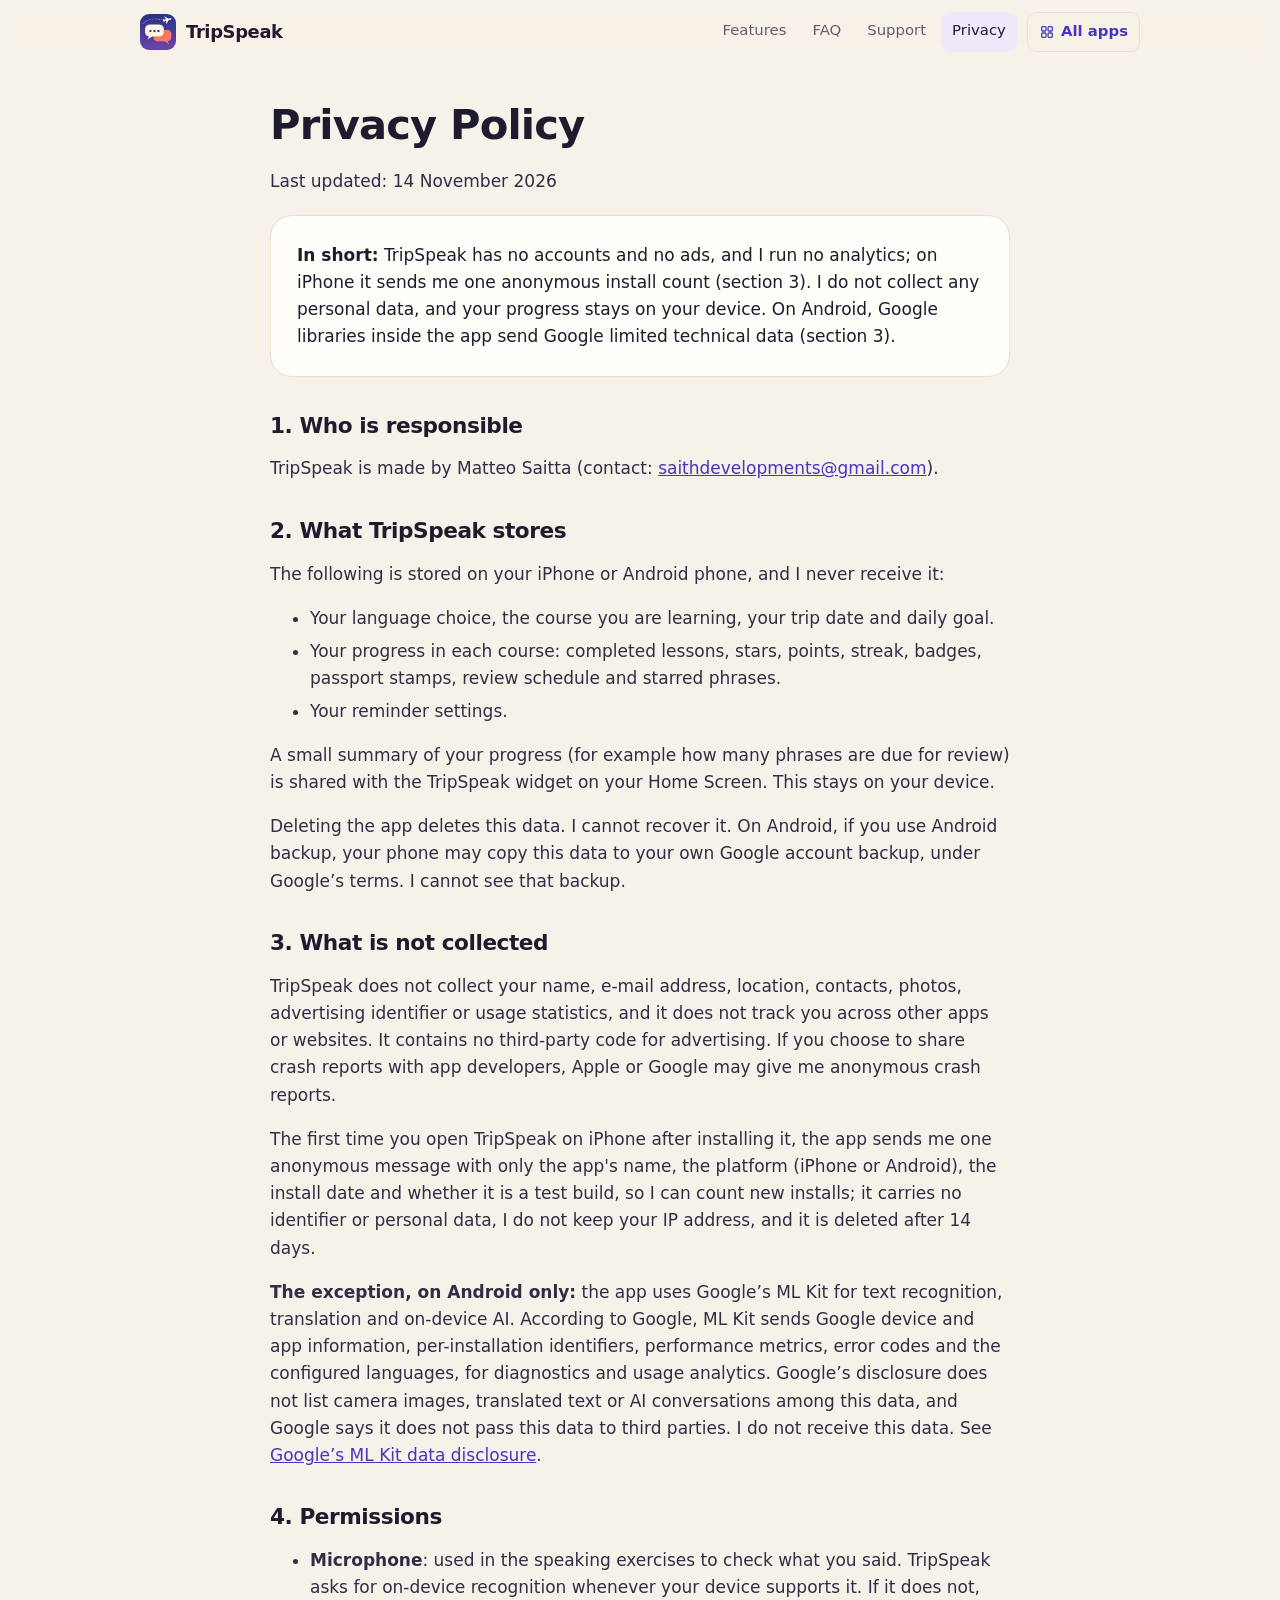
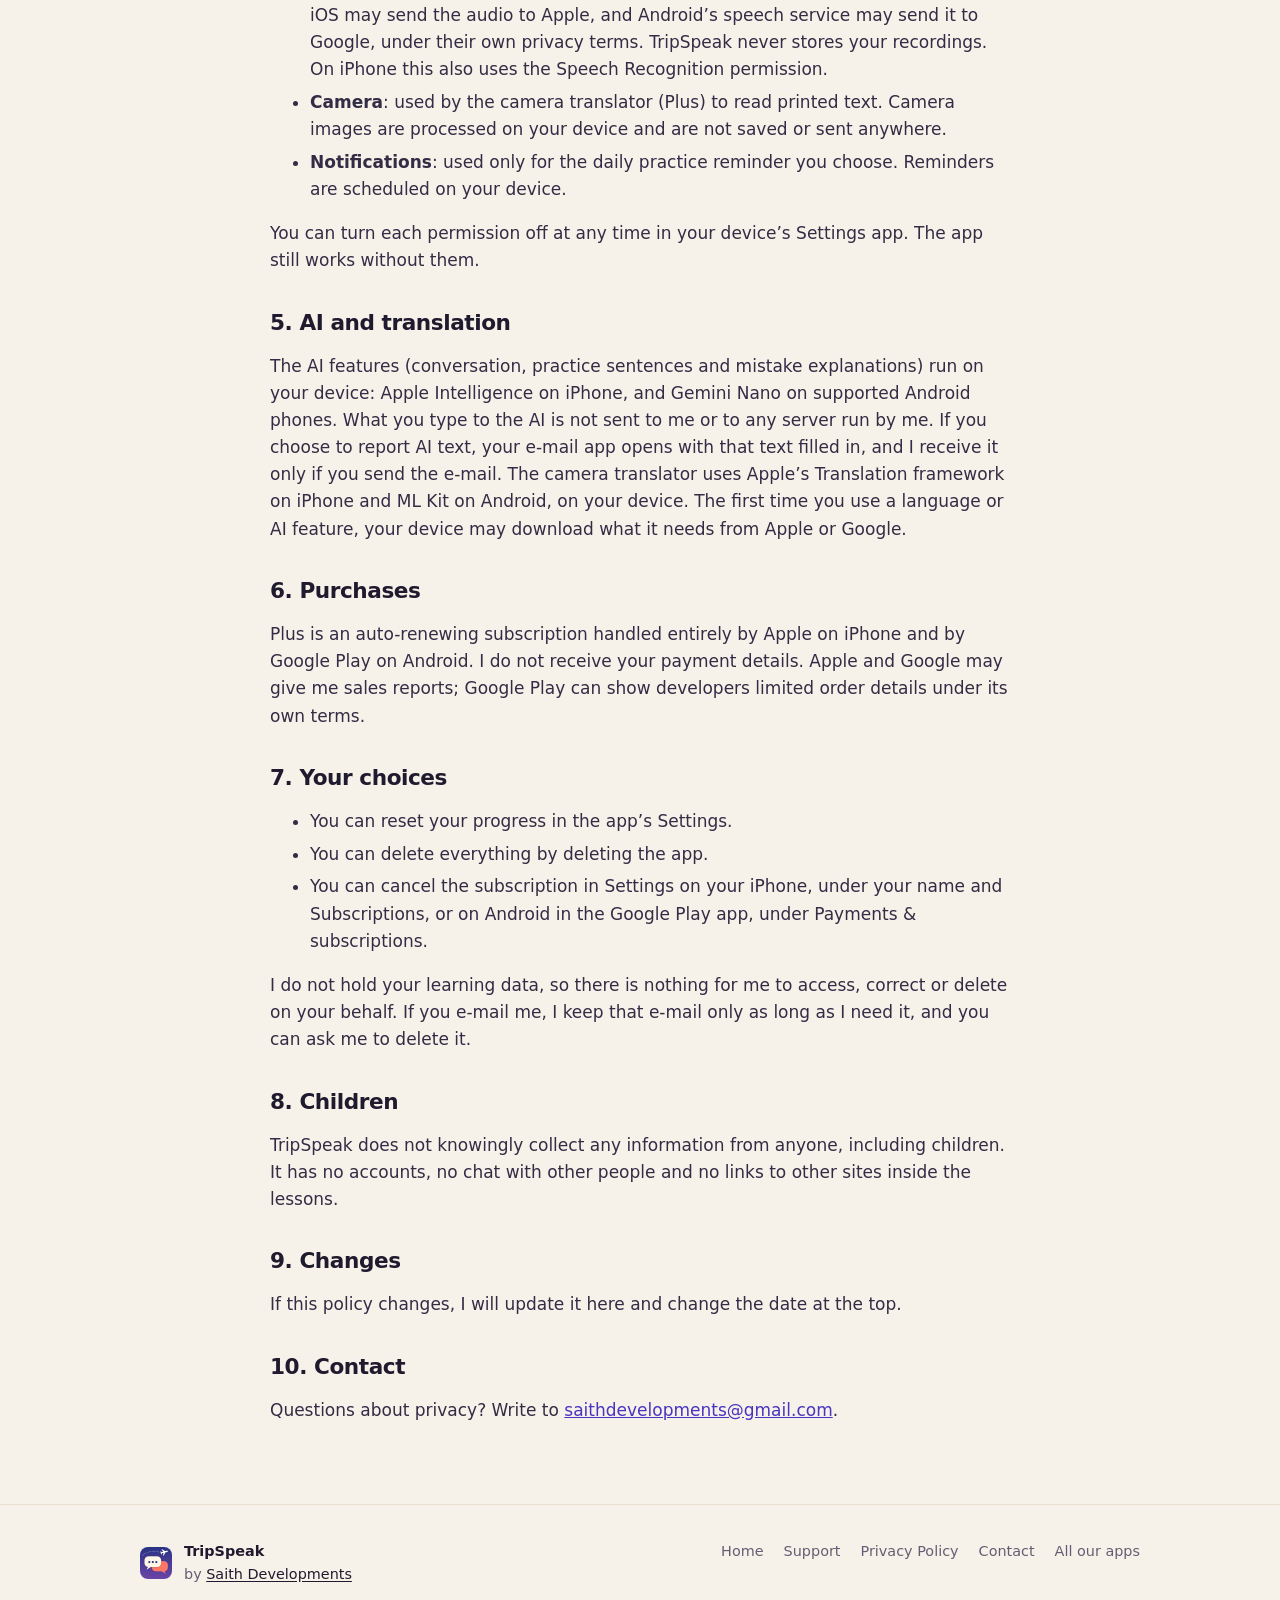
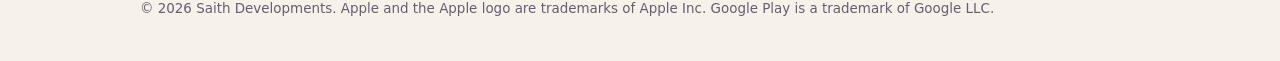
==== commit b7860829: "Privacy: mention the one anonymous install count Co-Authored-By: Claude Opus 5.5 <noreply@anthropic." ====
--- a/privacy.html
+++ b/privacy.html
@@ -161,9 +161,9 @@
 <header class="top"><div class="wrap"><a class="brand" href="index.html"><img src="assets/icon.png" alt="" width="36" height="36">TripSpeak</a><nav aria-label="Site"><a href="index.html#features" class="opt">Features</a><a href="index.html#faq" class="opt">FAQ</a><a href="support.html" class="">Support</a><a href="privacy.html" class="opt2" aria-current=page>Privacy</a><a href="https://saith96.github.io/apps/" class="hub" title="All apps by Saith Developments"><svg class="ic" viewBox="0 0 24 24" fill="none" stroke="currentColor" stroke-width="1.9" stroke-linecap="round" stroke-linejoin="round" aria-hidden="true"><rect x="4" y="4" width="6.5" height="6.5" rx="1.6"/><rect x="13.5" y="4" width="6.5" height="6.5" rx="1.6"/><rect x="4" y="13.5" width="6.5" height="6.5" rx="1.6"/><rect x="13.5" y="13.5" width="6.5" height="6.5" rx="1.6"/></svg><span>All apps</span></a></nav></div></header>
 <main id="main"><div class="wrap"><article class="doc">
 <h1>Privacy Policy</h1>
-        <p>Last updated: 12 November 2026</p>
+        <p>Last updated: 14 November 2026</p>
         <div class="card">
-            <strong>In short:</strong> TripSpeak has no accounts, no servers and no ads, and I run no analytics. I do not collect any personal data, and your progress stays on your device. On Android, Google libraries inside the app send Google limited technical data (section 3).
+            <strong>In short:</strong> TripSpeak has no accounts and no ads, and I run no analytics; on iPhone it sends me one anonymous install count (section 3). I do not collect any personal data, and your progress stays on your device. On Android, Google libraries inside the app send Google limited technical data (section 3).
         </div>
         <h2>1. Who is responsible</h2>
         <p>TripSpeak is made by Matteo Saitta (contact: <a href="mailto:saithdevelopments@gmail.com">saithdevelopments@gmail.com</a>).</p>
@@ -177,7 +177,8 @@
         <p>A small summary of your progress (for example how many phrases are due for review) is shared with the TripSpeak widget on your Home Screen. This stays on your device.</p>
         <p>Deleting the app deletes this data. I cannot recover it. On Android, if you use Android backup, your phone may copy this data to your own Google account backup, under Google&rsquo;s terms. I cannot see that backup.</p>
         <h2>3. What is not collected</h2>
-        <p>TripSpeak does not collect your name, e-mail address, location, contacts, photos, advertising identifier or usage statistics, and it does not track you across other apps or websites. It contains no third-party code for advertising. If you choose to share crash reports with app developers, Apple or Google may give me anonymous crash reports; I receive nothing otherwise.</p>
+        <p>TripSpeak does not collect your name, e-mail address, location, contacts, photos, advertising identifier or usage statistics, and it does not track you across other apps or websites. It contains no third-party code for advertising. If you choose to share crash reports with app developers, Apple or Google may give me anonymous crash reports.</p>
+        <p>The first time you open TripSpeak on iPhone after installing it, the app sends me one anonymous message with only the app's name, the platform (iPhone or Android), the install date and whether it is a test build, so I can count new installs; it carries no identifier or personal data, I do not keep your IP address, and it is deleted after 14 days.</p>
         <p><strong>The exception, on Android only:</strong> the app uses Google&rsquo;s ML Kit for text recognition, translation and on-device AI. According to Google, ML Kit sends Google device and app information, per-installation identifiers, performance metrics, error codes and the configured languages, for diagnostics and usage analytics. Google&rsquo;s disclosure does not list camera images, translated text or AI conversations among this data, and Google says it does not pass this data to third parties. I do not receive this data. See <a href="https://developers.google.com/ml-kit/android-data-disclosure">Google&rsquo;s ML Kit data disclosure</a>.</p>
         <h2>4. Permissions</h2>
         <ul>
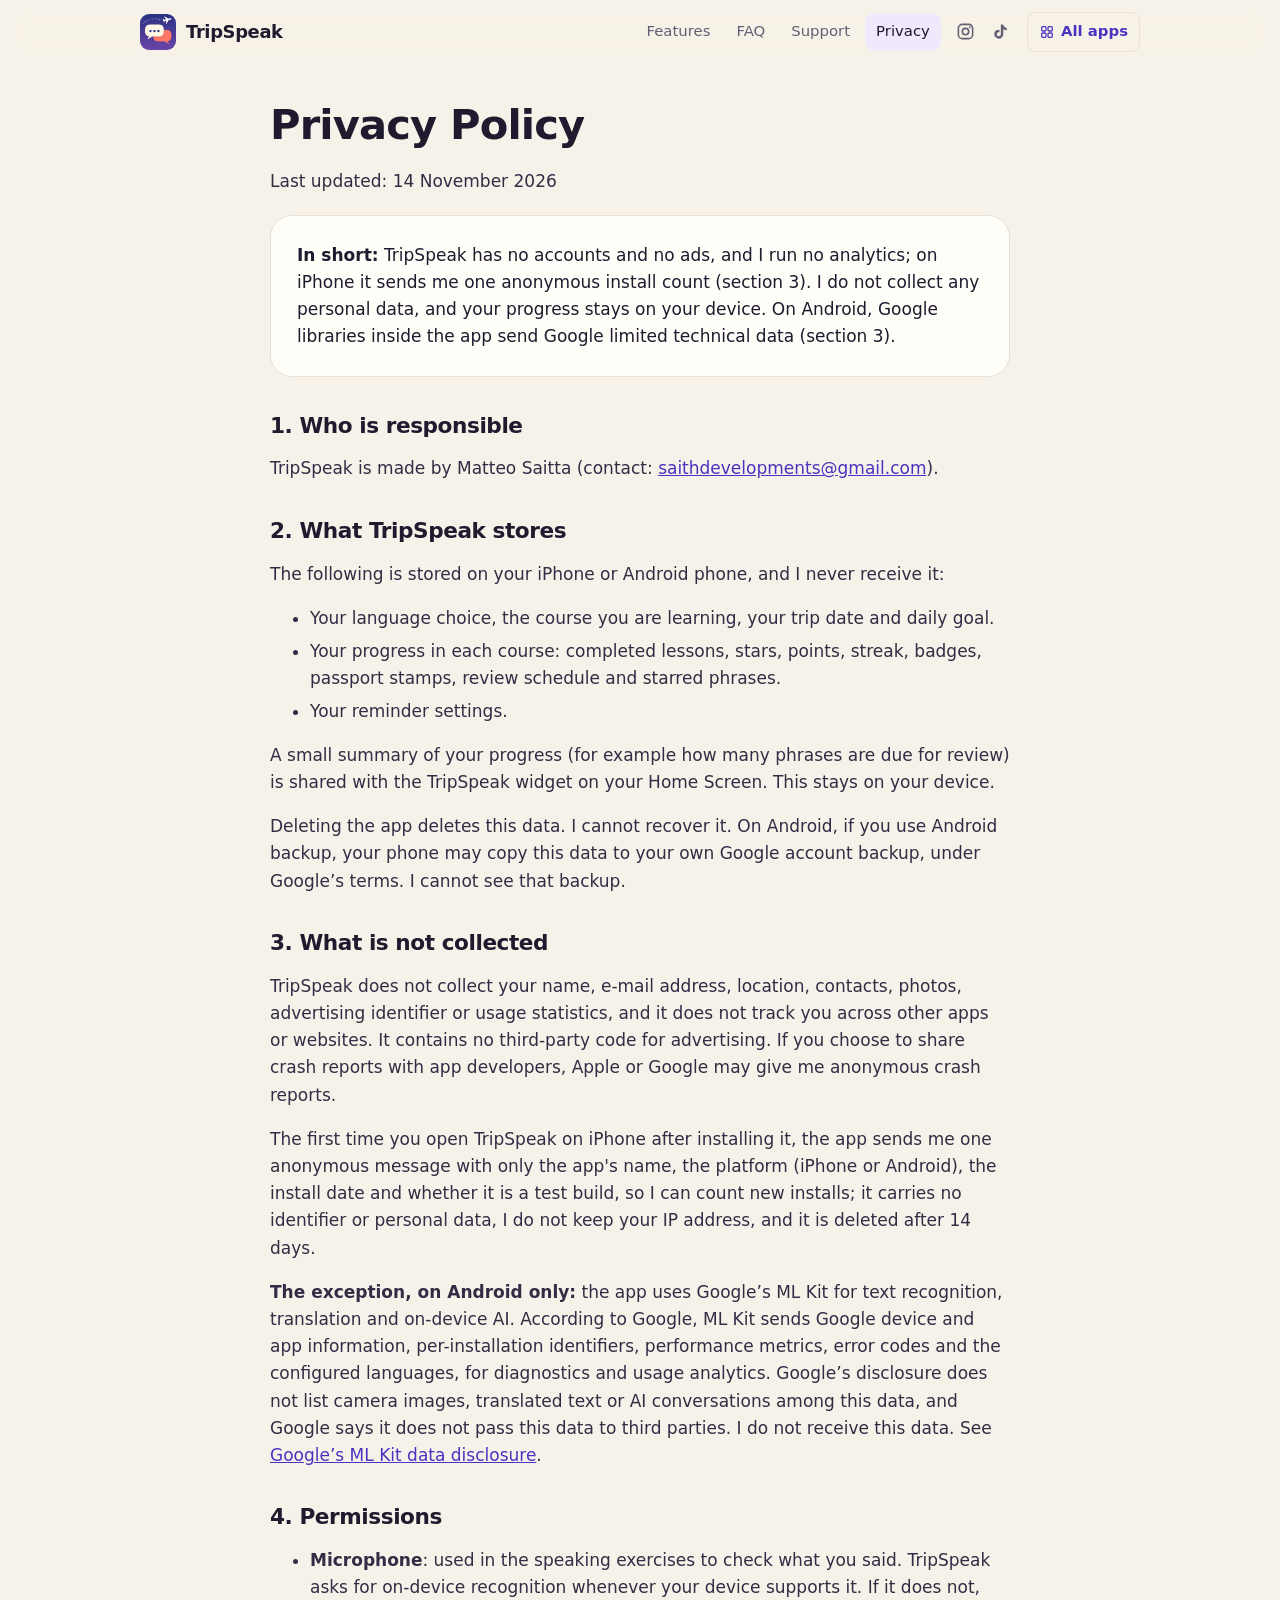
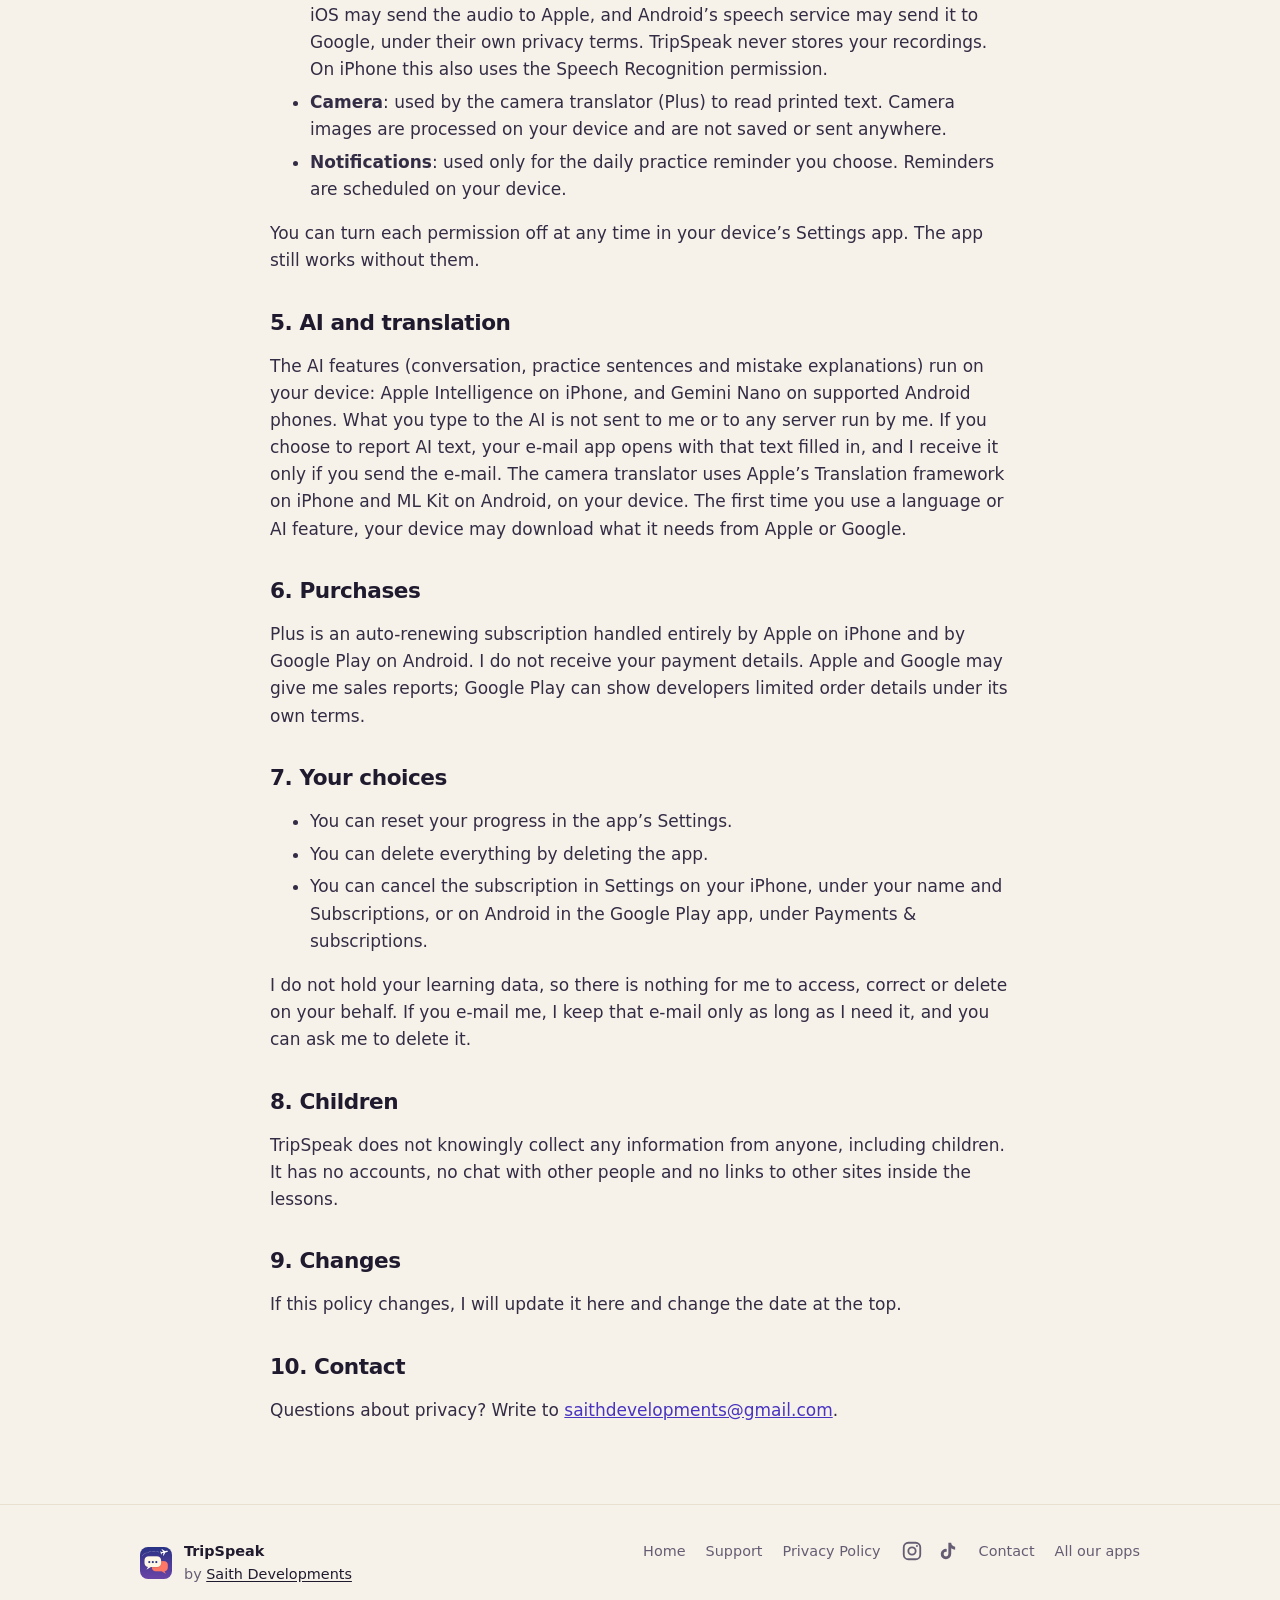
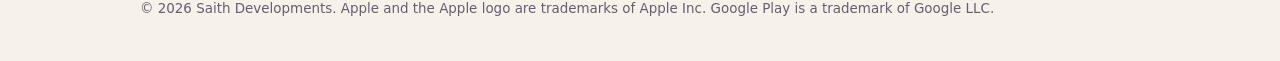
==== commit 94358fa2: "Social links: Instagram and TikTok icons in the top bar Co-Authored-By: Claude Opus 5.5 <noreply@ant" ====
--- a/privacy.html
+++ b/privacy.html
@@ -28,7 +28,7 @@
 header.top .wrap{display:flex;align-items:center;gap:12px;height:64px}
 .brand{display:flex;align-items:center;gap:10px;font:700 1.12rem/1 var(--display);letter-spacing:var(--track);color:var(--ink);text-decoration:none;margin-right:auto}
 .brand img{width:36px;height:36px;border-radius:9px}
-header.top nav{display:flex;gap:4px}
+header.top nav{display:flex;gap:4px;align-items:center}header.top nav .tsoc{display:inline-flex;gap:2px;margin-left:4px}header.top nav a.soc{display:inline-flex;padding:7px;color:var(--muted)}header.top nav a.soc:hover{color:var(--ink);background:var(--line)}header.top nav a.soc svg{width:19px;height:19px}
 header.top nav a{color:var(--muted);text-decoration:none;font-size:.93rem;padding:7px 11px;border-radius:9px}
 header.top nav a:hover,header.top nav a[aria-current]{color:var(--ink);background:var(--soft)}
 header.top nav a.hub{display:inline-flex;align-items:center;gap:6px;color:var(--link);border:1px solid var(--line);margin-left:6px;font-weight:600}
@@ -132,6 +132,7 @@
 footer.site .fb b{color:var(--ink);display:block}
 footer.site nav{display:flex;flex-wrap:wrap;gap:6px 20px}
 footer.site a{color:var(--muted);text-decoration:none}footer.site a:hover{color:var(--ink);text-decoration:underline}
+footer.site .social{display:inline-flex;gap:14px;align-items:center}footer.site .social a{display:inline-flex}footer.site .social a:hover{color:var(--ink);text-decoration:none}
 footer.site .legal{flex-basis:100%;margin:0;font-size:.84rem}
 
 @media(max-width:900px){
@@ -158,7 +159,7 @@
 @media(prefers-reduced-motion:reduce){html{scroll-behavior:auto}*{transition:none!important}}
 </style>
 </head><body><a class="skip" href="#main">Skip to content</a>
-<header class="top"><div class="wrap"><a class="brand" href="index.html"><img src="assets/icon.png" alt="" width="36" height="36">TripSpeak</a><nav aria-label="Site"><a href="index.html#features" class="opt">Features</a><a href="index.html#faq" class="opt">FAQ</a><a href="support.html" class="">Support</a><a href="privacy.html" class="opt2" aria-current=page>Privacy</a><a href="https://saith96.github.io/apps/" class="hub" title="All apps by Saith Developments"><svg class="ic" viewBox="0 0 24 24" fill="none" stroke="currentColor" stroke-width="1.9" stroke-linecap="round" stroke-linejoin="round" aria-hidden="true"><rect x="4" y="4" width="6.5" height="6.5" rx="1.6"/><rect x="13.5" y="4" width="6.5" height="6.5" rx="1.6"/><rect x="4" y="13.5" width="6.5" height="6.5" rx="1.6"/><rect x="13.5" y="13.5" width="6.5" height="6.5" rx="1.6"/></svg><span>All apps</span></a></nav></div></header>
+<header class="top"><div class="wrap"><a class="brand" href="index.html"><img src="assets/icon.png" alt="" width="36" height="36">TripSpeak</a><nav aria-label="Site"><a href="index.html#features" class="opt">Features</a><a href="index.html#faq" class="opt">FAQ</a><a href="support.html" class="">Support</a><a href="privacy.html" class="opt2" aria-current=page>Privacy</a><span class="tsoc"><a href="https://www.instagram.com/tripspeak/" class="soc" rel="me noopener" target="_blank" aria-label="TripSpeak on Instagram" title="TripSpeak on Instagram"><svg viewBox="0 0 24 24" width="22" height="22" fill="none" stroke="currentColor" stroke-width="2" aria-hidden="true"><rect x="3" y="3" width="18" height="18" rx="5"/><circle cx="12" cy="12" r="4"/><circle cx="17.4" cy="6.6" r="1.1" fill="currentColor" stroke="none"/></svg></a><a href="https://www.tiktok.com/@tripspeak" class="soc" rel="me noopener" target="_blank" aria-label="TripSpeak on TikTok" title="TripSpeak on TikTok"><svg viewBox="0 0 24 24" width="22" height="22" fill="currentColor" aria-hidden="true"><path d="M16.6 5.8A4.3 4.3 0 0 1 15.5 3h-3.1v12.4a2.6 2.6 0 1 1-2.6-2.6c.3 0 .5 0 .8.1V9.7a5.7 5.7 0 1 0 4.9 5.7V9.1a7.4 7.4 0 0 0 4.3 1.4V7.4a4.3 4.3 0 0 1-3.2-1.6Z"/></svg></a></span><a href="https://saith96.github.io/apps/" class="hub" title="All apps by Saith Developments"><svg class="ic" viewBox="0 0 24 24" fill="none" stroke="currentColor" stroke-width="1.9" stroke-linecap="round" stroke-linejoin="round" aria-hidden="true"><rect x="4" y="4" width="6.5" height="6.5" rx="1.6"/><rect x="13.5" y="4" width="6.5" height="6.5" rx="1.6"/><rect x="4" y="13.5" width="6.5" height="6.5" rx="1.6"/><rect x="13.5" y="13.5" width="6.5" height="6.5" rx="1.6"/></svg><span>All apps</span></a></nav></div></header>
 <main id="main"><div class="wrap"><article class="doc">
 <h1>Privacy Policy</h1>
         <p>Last updated: 14 November 2026</p>
@@ -208,7 +209,7 @@
 </article></div></main>
 <footer class="site"><div class="wrap">
 <div class="fb"><img src="assets/icon.png" alt="" width="32" height="32" loading="lazy"><span><b>TripSpeak</b>by <a href="https://saith96.github.io/apps/" class="maker">Saith Developments</a></span></div>
-<nav aria-label="Footer"><a href="index.html">Home</a><a href="support.html">Support</a><a href="privacy.html">Privacy Policy</a><a href="mailto:saithdevelopments@gmail.com">Contact</a><a href="https://saith96.github.io/apps/">All our apps</a></nav>
+<nav aria-label="Footer"><a href="index.html">Home</a><a href="support.html">Support</a><a href="privacy.html">Privacy Policy</a><span class="social"><a href="https://www.instagram.com/tripspeak/" rel="me noopener" target="_blank" aria-label="TripSpeak on Instagram" title="TripSpeak on Instagram"><svg viewBox="0 0 24 24" width="22" height="22" fill="none" stroke="currentColor" stroke-width="2" aria-hidden="true"><rect x="3" y="3" width="18" height="18" rx="5"/><circle cx="12" cy="12" r="4"/><circle cx="17.4" cy="6.6" r="1.1" fill="currentColor" stroke="none"/></svg></a><a href="https://www.tiktok.com/@tripspeak" rel="me noopener" target="_blank" aria-label="TripSpeak on TikTok" title="TripSpeak on TikTok"><svg viewBox="0 0 24 24" width="22" height="22" fill="currentColor" aria-hidden="true"><path d="M16.6 5.8A4.3 4.3 0 0 1 15.5 3h-3.1v12.4a2.6 2.6 0 1 1-2.6-2.6c.3 0 .5 0 .8.1V9.7a5.7 5.7 0 1 0 4.9 5.7V9.1a7.4 7.4 0 0 0 4.3 1.4V7.4a4.3 4.3 0 0 1-3.2-1.6Z"/></svg></a></span><a href="mailto:saithdevelopments@gmail.com">Contact</a><a href="https://saith96.github.io/apps/">All our apps</a></nav>
 <p class="legal">&copy; 2026 Saith Developments. Apple and the Apple logo are trademarks of Apple Inc. Google Play is a trademark of Google LLC.</p>
 </div></footer><script>
 (function(){var h=document.querySelector('header.top');function f(){h.classList.toggle('scrolled',scrollY>8)}addEventListener('scroll',f,{passive:true});f();
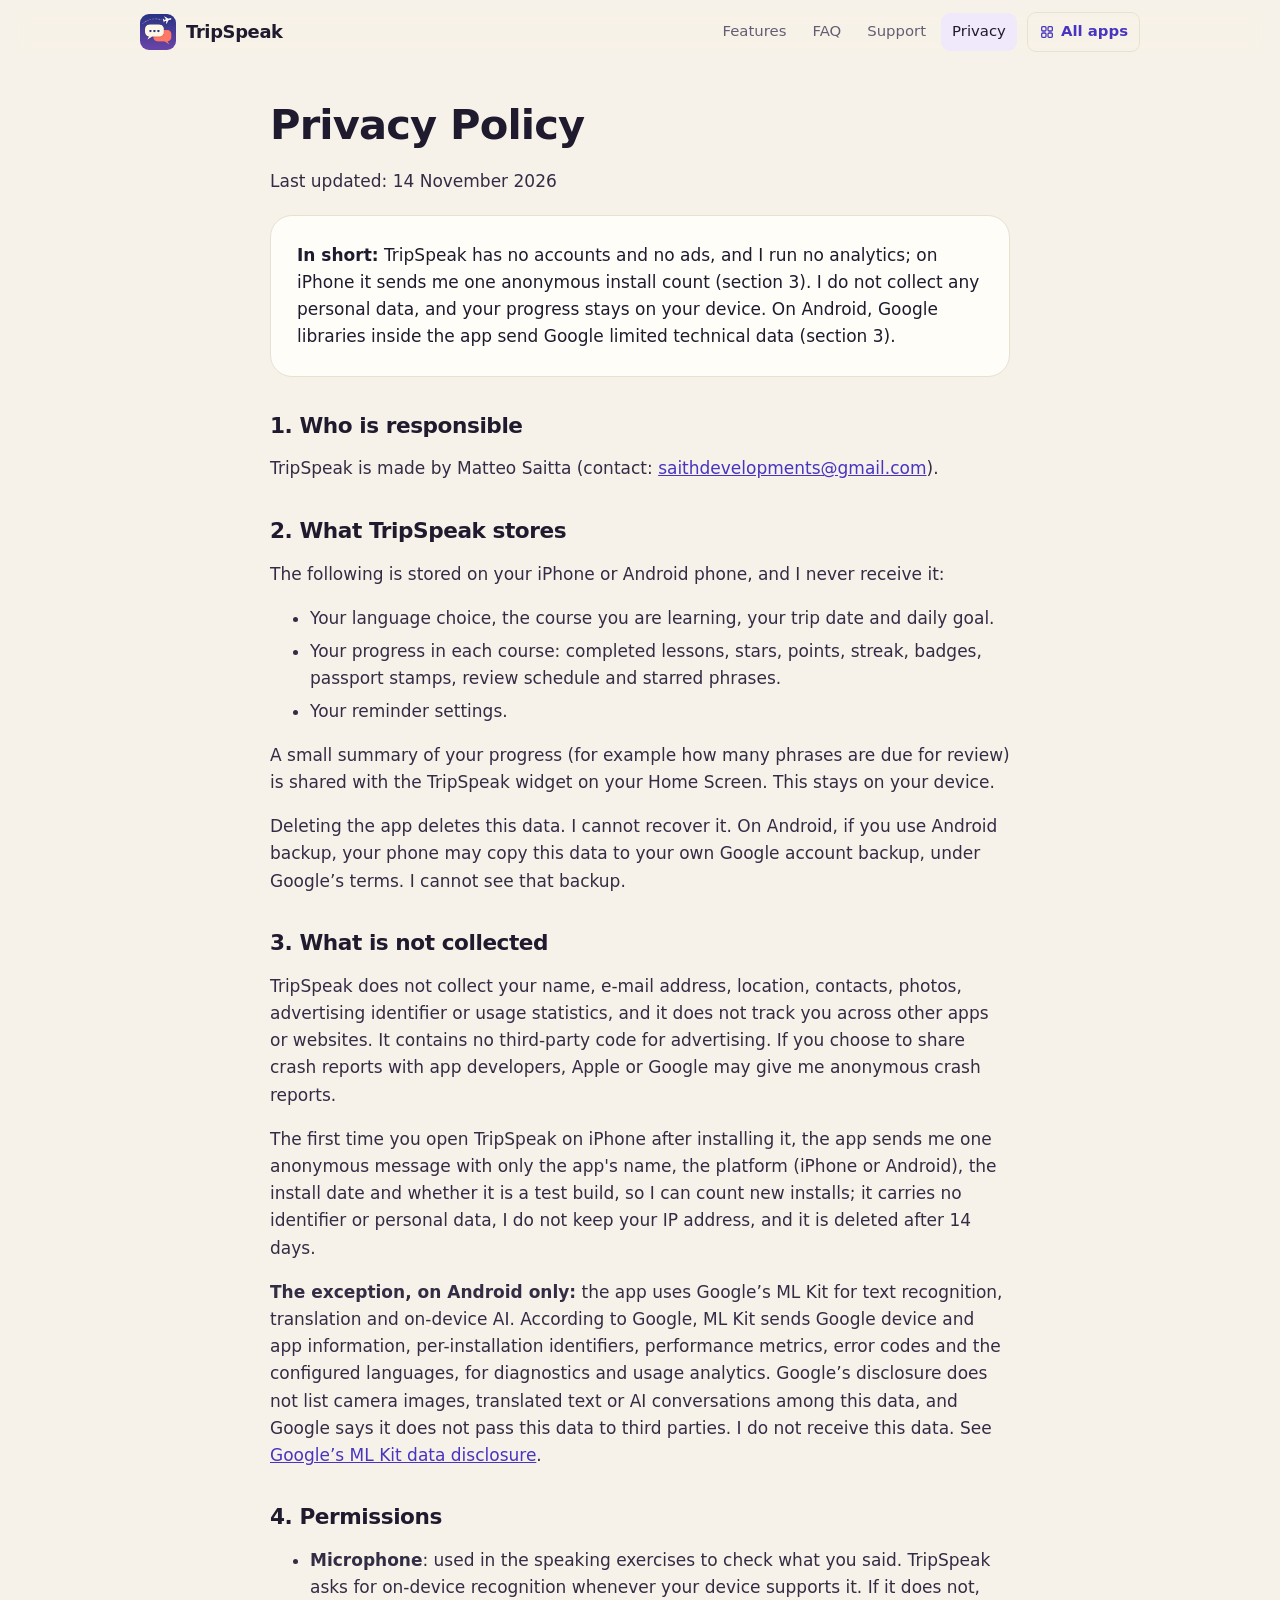
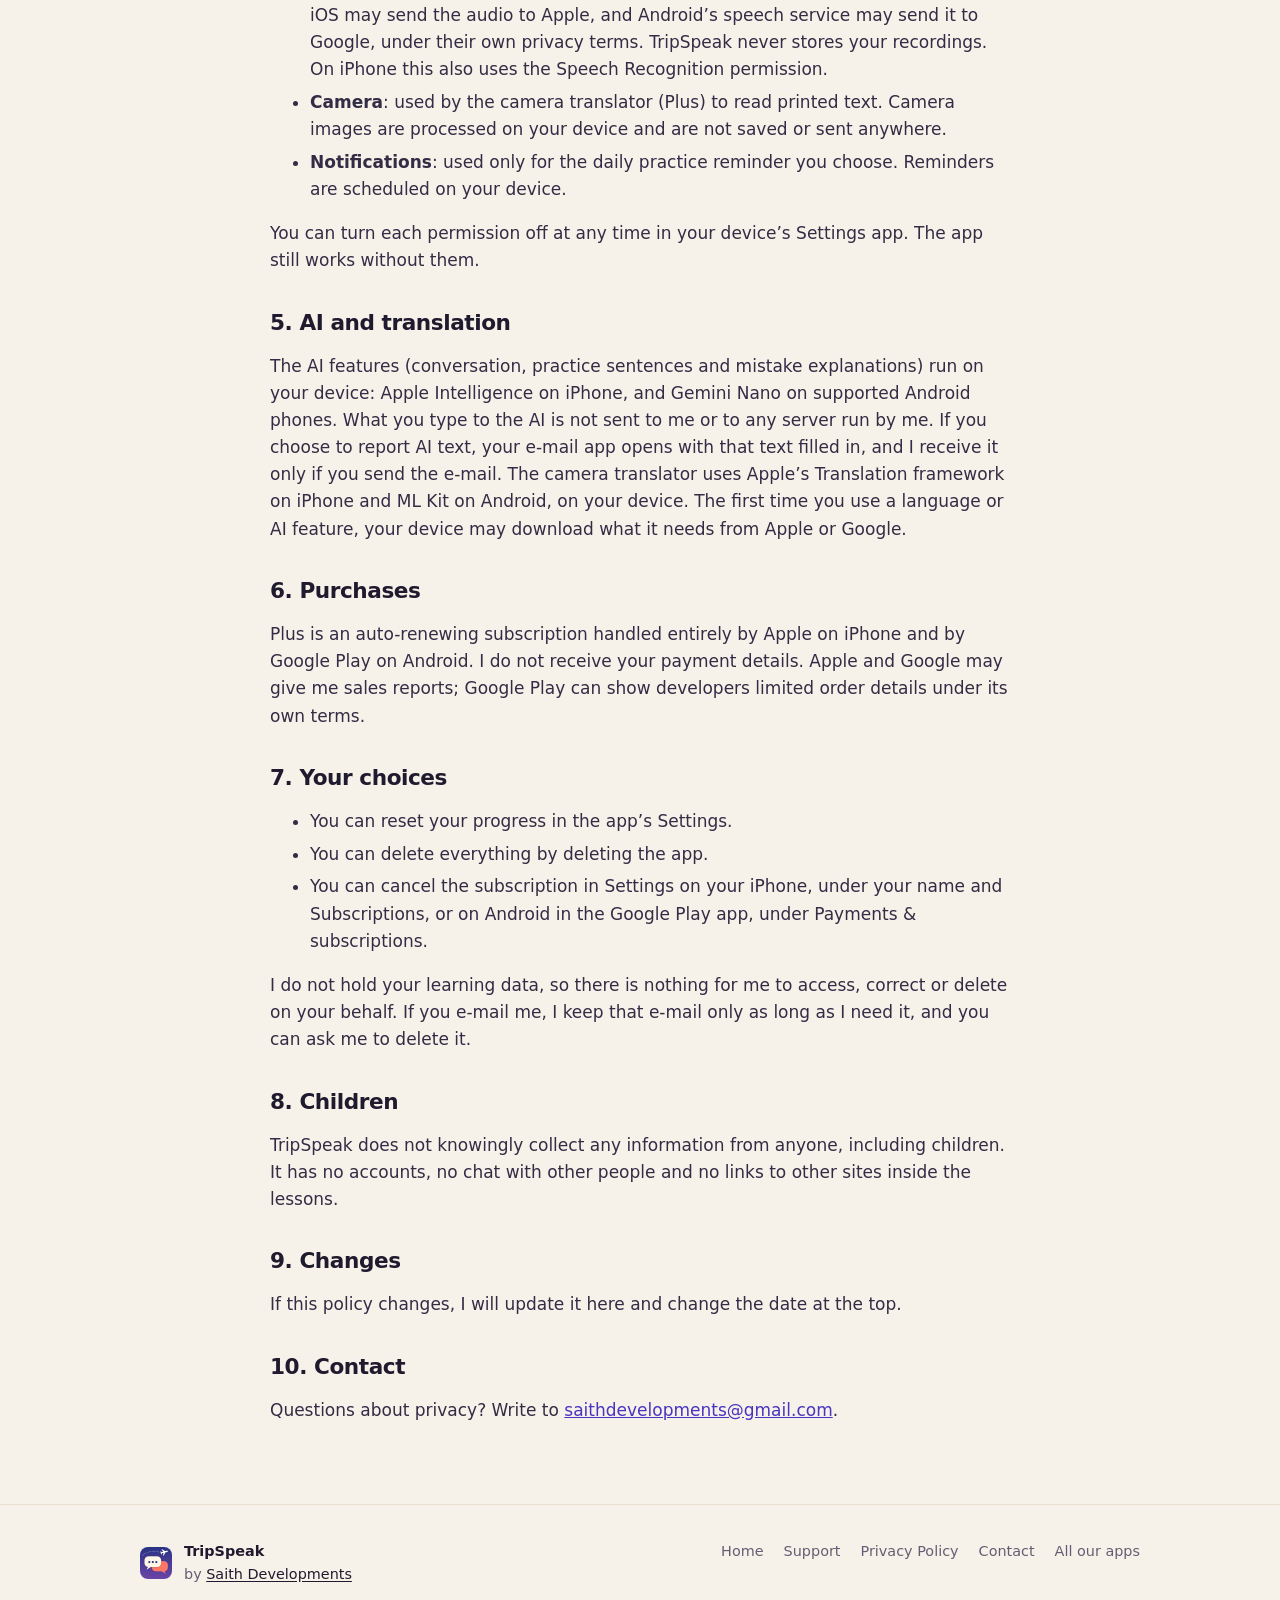
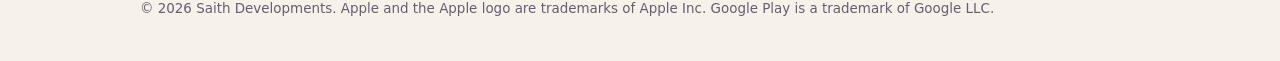
==== commit 468d6a4a: "Social icons only for accounts that exist Co-Authored-By: Claude Opus 5.5 <noreply@anthropic.com>" ====
--- a/privacy.html
+++ b/privacy.html
@@ -159,7 +159,7 @@
 @media(prefers-reduced-motion:reduce){html{scroll-behavior:auto}*{transition:none!important}}
 </style>
 </head><body><a class="skip" href="#main">Skip to content</a>
-<header class="top"><div class="wrap"><a class="brand" href="index.html"><img src="assets/icon.png" alt="" width="36" height="36">TripSpeak</a><nav aria-label="Site"><a href="index.html#features" class="opt">Features</a><a href="index.html#faq" class="opt">FAQ</a><a href="support.html" class="">Support</a><a href="privacy.html" class="opt2" aria-current=page>Privacy</a><span class="tsoc"><a href="https://www.instagram.com/tripspeak/" class="soc" rel="me noopener" target="_blank" aria-label="TripSpeak on Instagram" title="TripSpeak on Instagram"><svg viewBox="0 0 24 24" width="22" height="22" fill="none" stroke="currentColor" stroke-width="2" aria-hidden="true"><rect x="3" y="3" width="18" height="18" rx="5"/><circle cx="12" cy="12" r="4"/><circle cx="17.4" cy="6.6" r="1.1" fill="currentColor" stroke="none"/></svg></a><a href="https://www.tiktok.com/@tripspeak" class="soc" rel="me noopener" target="_blank" aria-label="TripSpeak on TikTok" title="TripSpeak on TikTok"><svg viewBox="0 0 24 24" width="22" height="22" fill="currentColor" aria-hidden="true"><path d="M16.6 5.8A4.3 4.3 0 0 1 15.5 3h-3.1v12.4a2.6 2.6 0 1 1-2.6-2.6c.3 0 .5 0 .8.1V9.7a5.7 5.7 0 1 0 4.9 5.7V9.1a7.4 7.4 0 0 0 4.3 1.4V7.4a4.3 4.3 0 0 1-3.2-1.6Z"/></svg></a></span><a href="https://saith96.github.io/apps/" class="hub" title="All apps by Saith Developments"><svg class="ic" viewBox="0 0 24 24" fill="none" stroke="currentColor" stroke-width="1.9" stroke-linecap="round" stroke-linejoin="round" aria-hidden="true"><rect x="4" y="4" width="6.5" height="6.5" rx="1.6"/><rect x="13.5" y="4" width="6.5" height="6.5" rx="1.6"/><rect x="4" y="13.5" width="6.5" height="6.5" rx="1.6"/><rect x="13.5" y="13.5" width="6.5" height="6.5" rx="1.6"/></svg><span>All apps</span></a></nav></div></header>
+<header class="top"><div class="wrap"><a class="brand" href="index.html"><img src="assets/icon.png" alt="" width="36" height="36">TripSpeak</a><nav aria-label="Site"><a href="index.html#features" class="opt">Features</a><a href="index.html#faq" class="opt">FAQ</a><a href="support.html" class="">Support</a><a href="privacy.html" class="opt2" aria-current=page>Privacy</a><a href="https://saith96.github.io/apps/" class="hub" title="All apps by Saith Developments"><svg class="ic" viewBox="0 0 24 24" fill="none" stroke="currentColor" stroke-width="1.9" stroke-linecap="round" stroke-linejoin="round" aria-hidden="true"><rect x="4" y="4" width="6.5" height="6.5" rx="1.6"/><rect x="13.5" y="4" width="6.5" height="6.5" rx="1.6"/><rect x="4" y="13.5" width="6.5" height="6.5" rx="1.6"/><rect x="13.5" y="13.5" width="6.5" height="6.5" rx="1.6"/></svg><span>All apps</span></a></nav></div></header>
 <main id="main"><div class="wrap"><article class="doc">
 <h1>Privacy Policy</h1>
         <p>Last updated: 14 November 2026</p>
@@ -209,7 +209,7 @@
 </article></div></main>
 <footer class="site"><div class="wrap">
 <div class="fb"><img src="assets/icon.png" alt="" width="32" height="32" loading="lazy"><span><b>TripSpeak</b>by <a href="https://saith96.github.io/apps/" class="maker">Saith Developments</a></span></div>
-<nav aria-label="Footer"><a href="index.html">Home</a><a href="support.html">Support</a><a href="privacy.html">Privacy Policy</a><span class="social"><a href="https://www.instagram.com/tripspeak/" rel="me noopener" target="_blank" aria-label="TripSpeak on Instagram" title="TripSpeak on Instagram"><svg viewBox="0 0 24 24" width="22" height="22" fill="none" stroke="currentColor" stroke-width="2" aria-hidden="true"><rect x="3" y="3" width="18" height="18" rx="5"/><circle cx="12" cy="12" r="4"/><circle cx="17.4" cy="6.6" r="1.1" fill="currentColor" stroke="none"/></svg></a><a href="https://www.tiktok.com/@tripspeak" rel="me noopener" target="_blank" aria-label="TripSpeak on TikTok" title="TripSpeak on TikTok"><svg viewBox="0 0 24 24" width="22" height="22" fill="currentColor" aria-hidden="true"><path d="M16.6 5.8A4.3 4.3 0 0 1 15.5 3h-3.1v12.4a2.6 2.6 0 1 1-2.6-2.6c.3 0 .5 0 .8.1V9.7a5.7 5.7 0 1 0 4.9 5.7V9.1a7.4 7.4 0 0 0 4.3 1.4V7.4a4.3 4.3 0 0 1-3.2-1.6Z"/></svg></a></span><a href="mailto:saithdevelopments@gmail.com">Contact</a><a href="https://saith96.github.io/apps/">All our apps</a></nav>
+<nav aria-label="Footer"><a href="index.html">Home</a><a href="support.html">Support</a><a href="privacy.html">Privacy Policy</a><a href="mailto:saithdevelopments@gmail.com">Contact</a><a href="https://saith96.github.io/apps/">All our apps</a></nav>
 <p class="legal">&copy; 2026 Saith Developments. Apple and the Apple logo are trademarks of Apple Inc. Google Play is a trademark of Google LLC.</p>
 </div></footer><script>
 (function(){var h=document.querySelector('header.top');function f(){h.classList.toggle('scrolled',scrollY>8)}addEventListener('scroll',f,{passive:true});f();
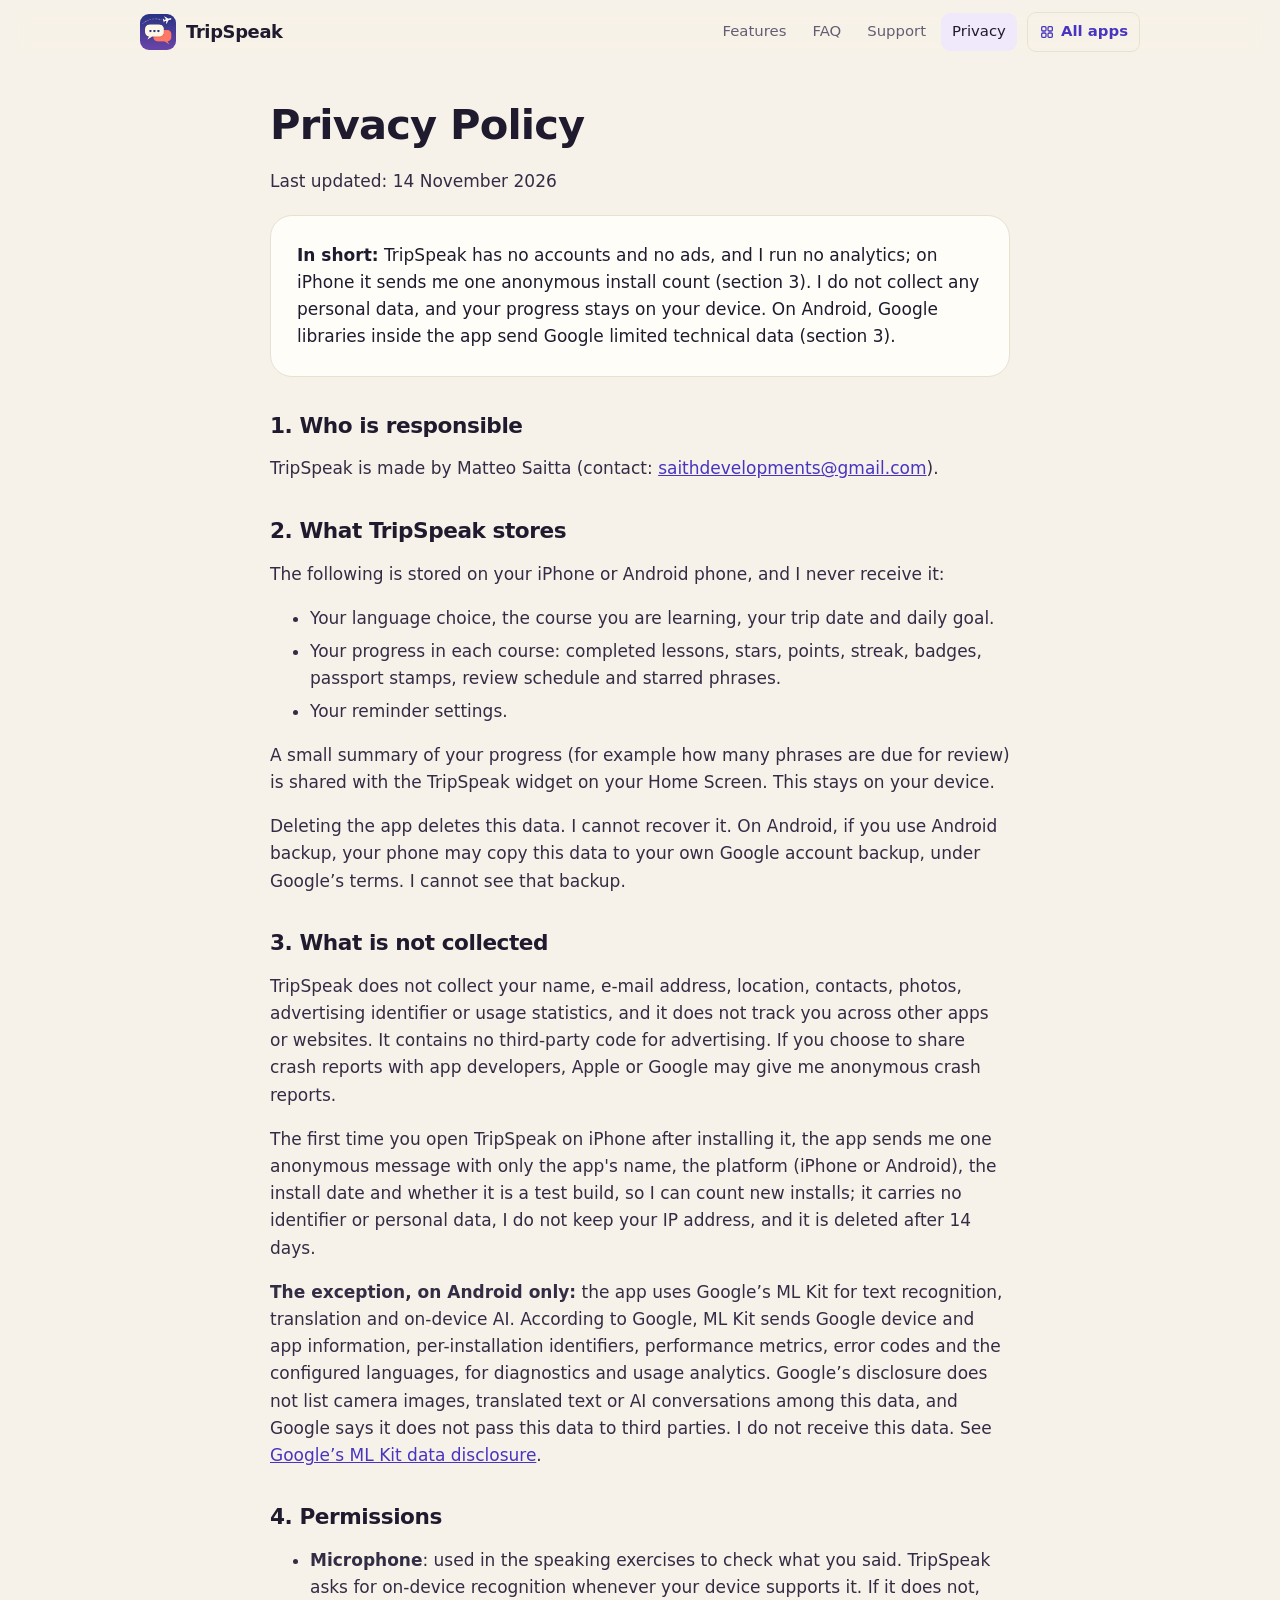
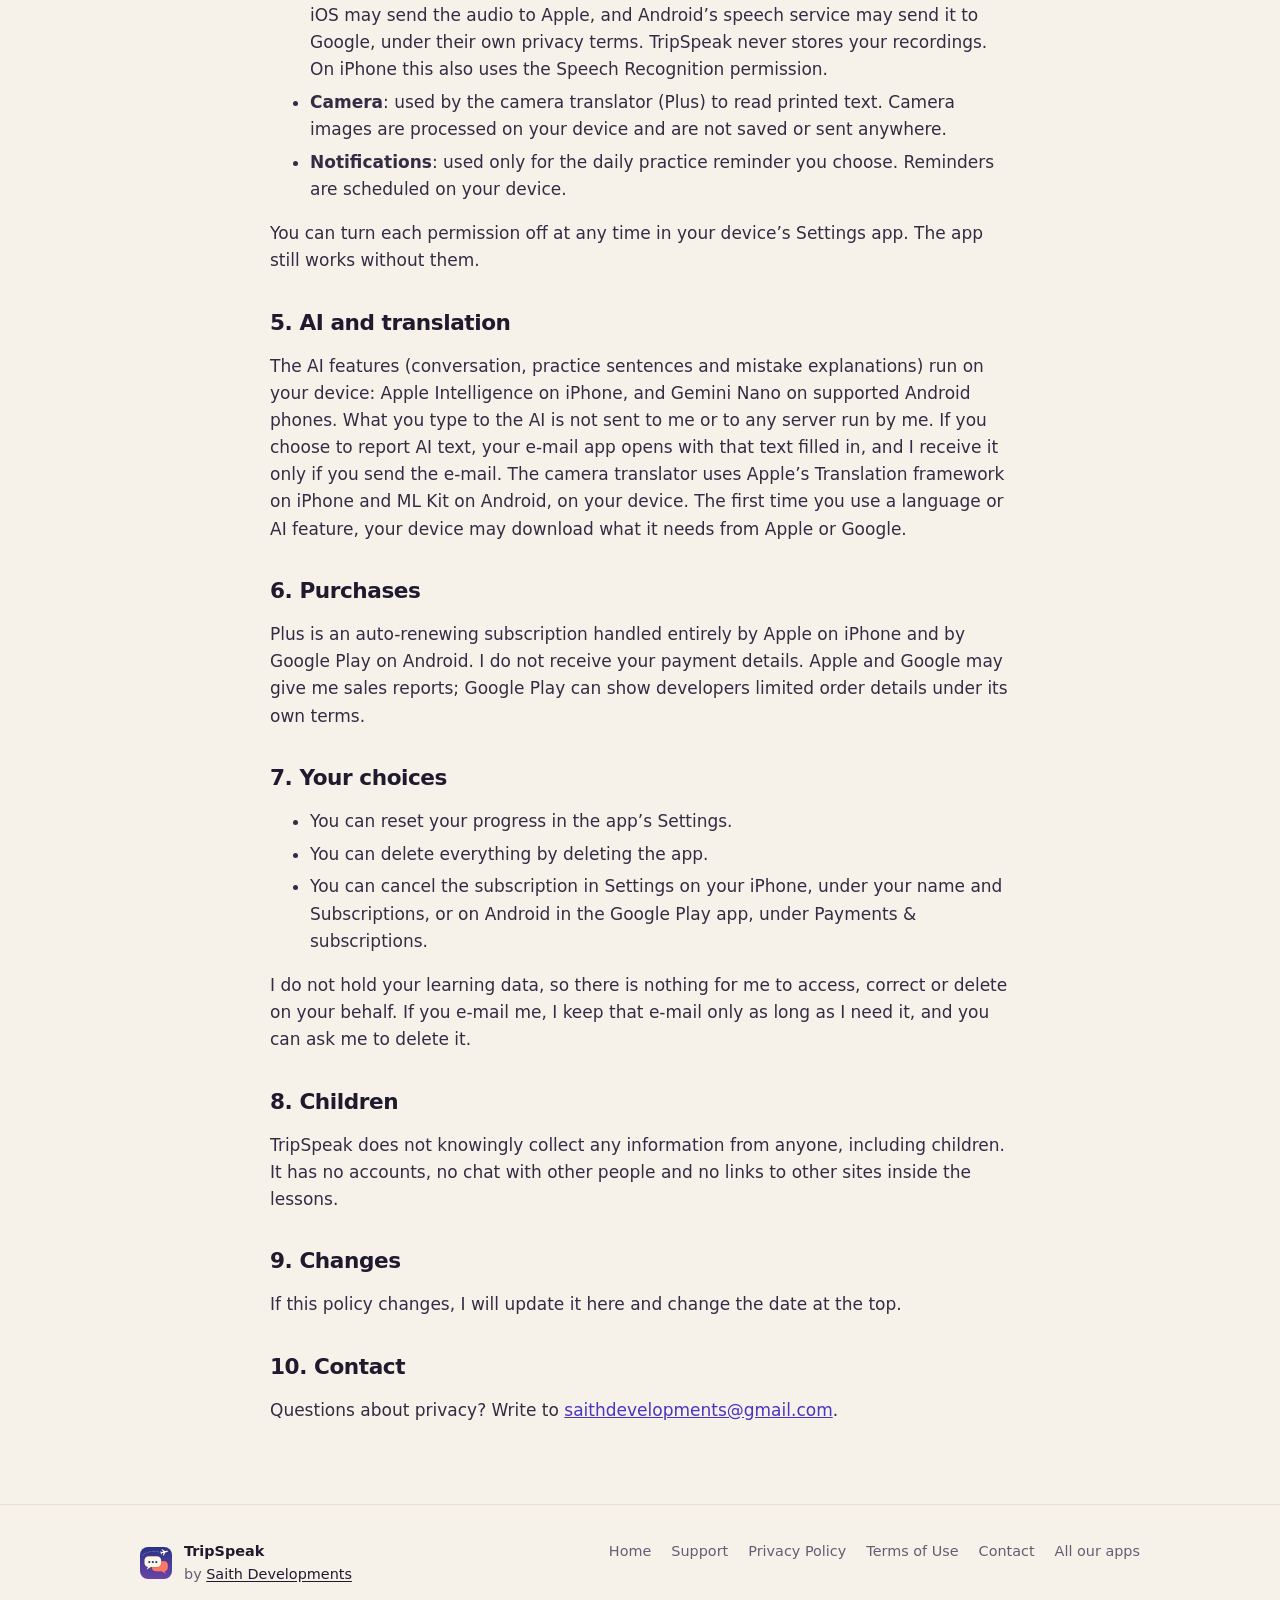
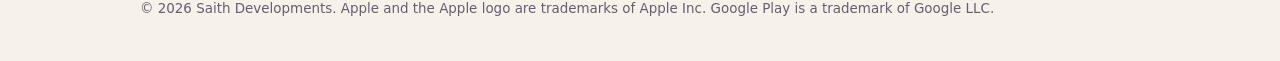
==== commit 8c35af14: "Add Terms of Use page (linked from the Android paywall) Co-Authored-By: Claude Opus 5.5 <noreply@ant" ====
--- a/privacy.html
+++ b/privacy.html
@@ -209,7 +209,7 @@
 </article></div></main>
 <footer class="site"><div class="wrap">
 <div class="fb"><img src="assets/icon.png" alt="" width="32" height="32" loading="lazy"><span><b>TripSpeak</b>by <a href="https://saith96.github.io/apps/" class="maker">Saith Developments</a></span></div>
-<nav aria-label="Footer"><a href="index.html">Home</a><a href="support.html">Support</a><a href="privacy.html">Privacy Policy</a><a href="mailto:saithdevelopments@gmail.com">Contact</a><a href="https://saith96.github.io/apps/">All our apps</a></nav>
+<nav aria-label="Footer"><a href="index.html">Home</a><a href="support.html">Support</a><a href="privacy.html">Privacy Policy</a><a href="terms.html">Terms of Use</a><a href="mailto:saithdevelopments@gmail.com">Contact</a><a href="https://saith96.github.io/apps/">All our apps</a></nav>
 <p class="legal">&copy; 2026 Saith Developments. Apple and the Apple logo are trademarks of Apple Inc. Google Play is a trademark of Google LLC.</p>
 </div></footer><script>
 (function(){var h=document.querySelector('header.top');function f(){h.classList.toggle('scrolled',scrollY>8)}addEventListener('scroll',f,{passive:true});f();
